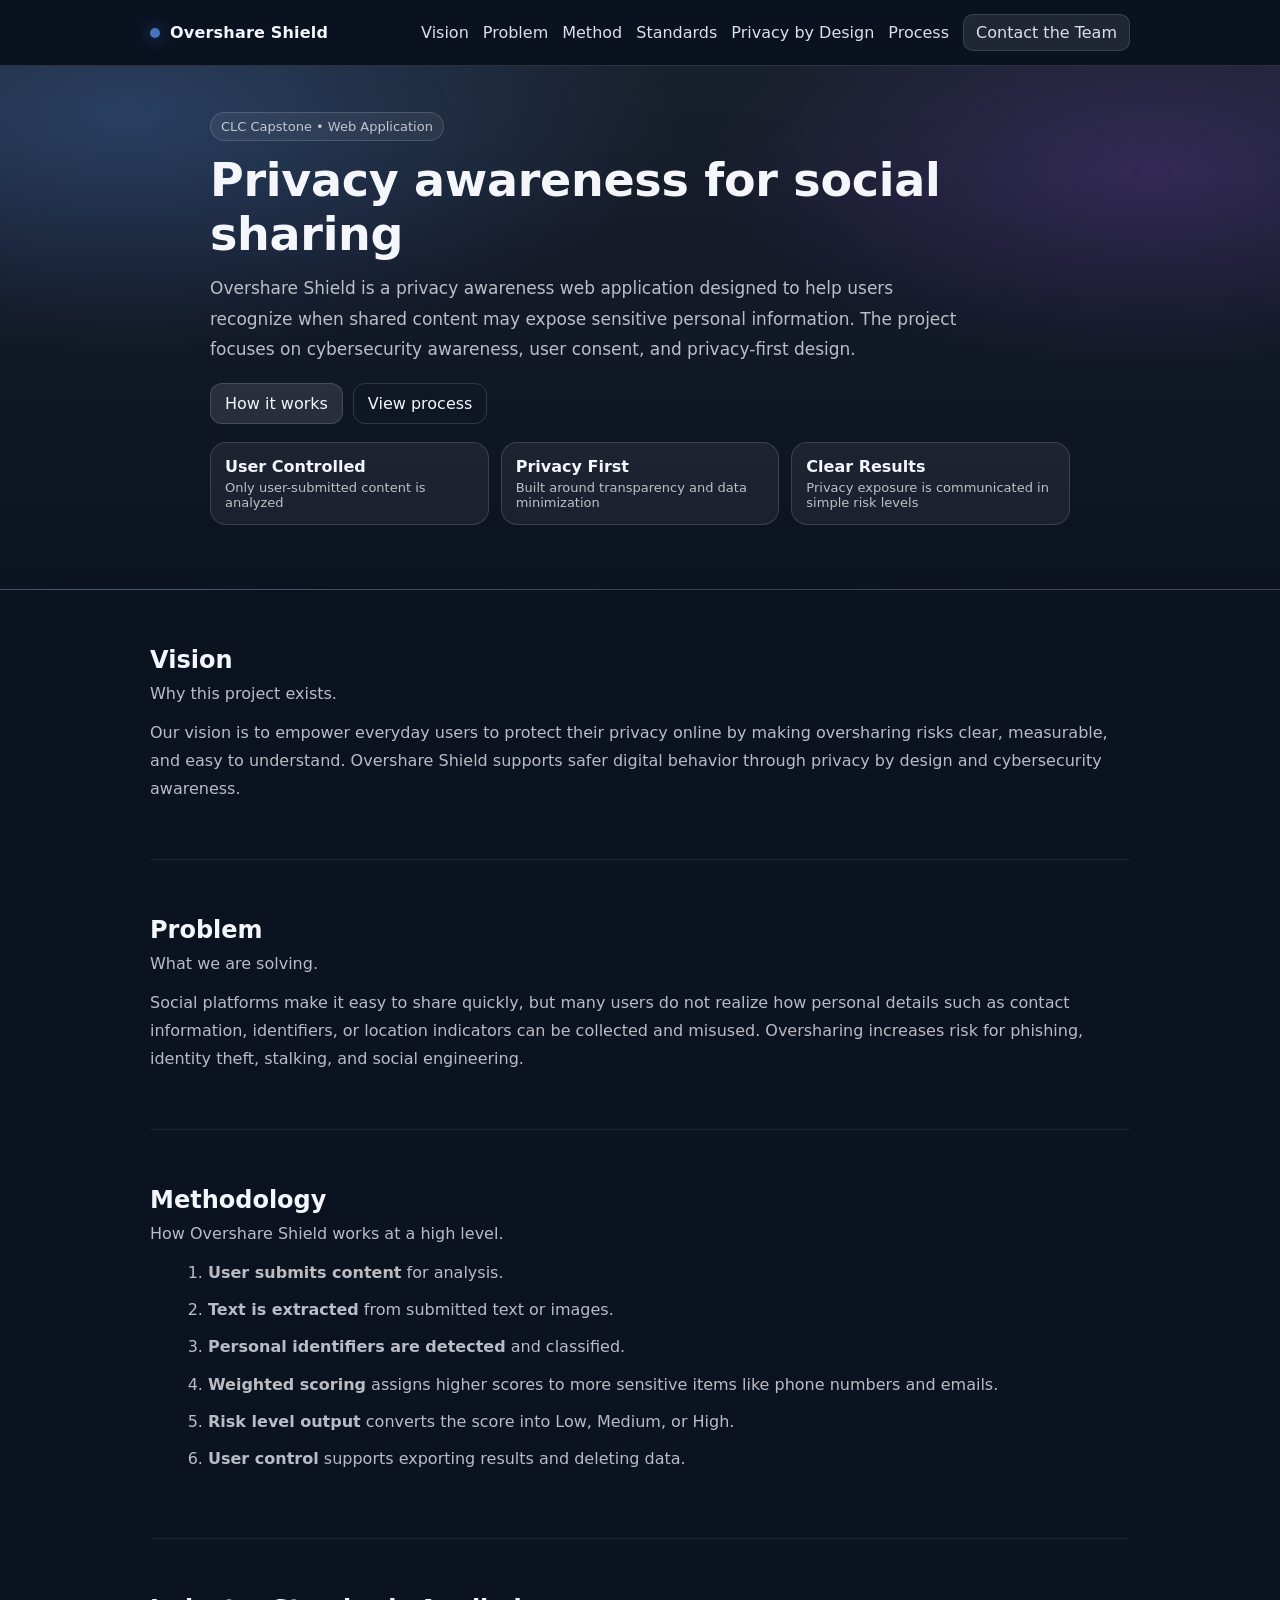
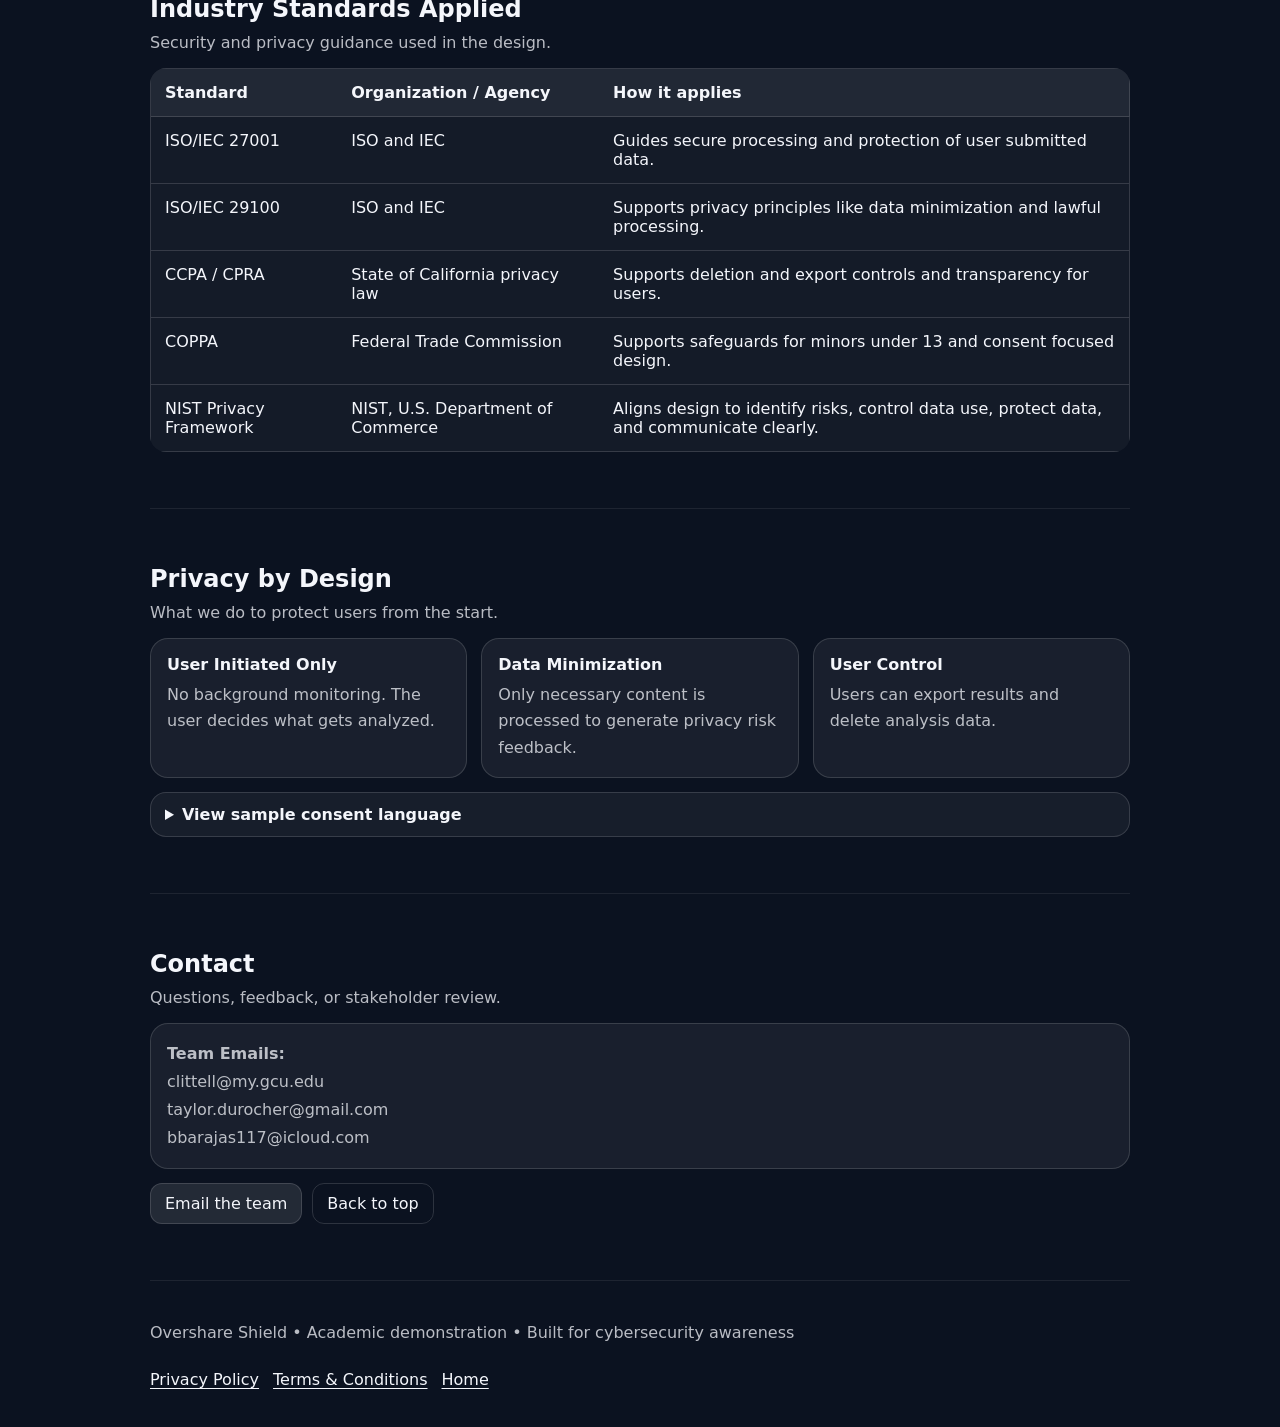
==== docs/index.html @ 6e33a2e6 "Prepare site for GitHub Pages and poster showcase" ====
<!doctype html>
<html lang="en">
<head>
  <meta charset="utf-8" />
  <meta name="viewport" content="width=device-width, initial-scale=1" />
  <title>Overshare Shield | Privacy Awareness Web App</title>
  <meta name="description" content="Overshare Shield is a web-based privacy awareness application that helps users identify oversharing risks and protect personal information online." />
  <link rel="stylesheet" href="styles.css" />
</head>

<body>
  <!-- Top navigation -->
  <header class="header">
    <nav class="nav">
      <a class="brand" href="#top">
        <span class="logo-dot" aria-hidden="true"></span>
        <span>Overshare Shield</span>
      </a>

      <button class="menu-btn" type="button" aria-label="Open menu" onclick="toggleMenu()">
        Menu
      </button>

      <div id="navLinks" class="nav-links">
        <a href="#vision">Vision</a>
        <a href="#problem">Problem</a>
        <a href="#method">Method</a>
        <a href="#standards">Standards</a>
        <a href="#privacy">Privacy by Design</a>
        <a href="process.html">Process</a>

        <a class="btn small"
        href="mailto:clittell@my.gcu.edu,taylor.durocher@gmail.com,bbarajas117@icloud.com?subject=Overshare%20Shield%20Project%20Inquiry&body=Hi%20Team%2C%0A%0AI%20visited%20the%20Overshare%20Shield%20project%20site%20and%20had%20a%20question.%0A%0AName%3A%0AQuestion%3A%0A%0AThanks%2C">
       Contact the Team
     </a>
      </div>
    </nav>
  </header>

  <!-- Hero -->
  <a id="top"></a>
  <section class="hero">
    <div class="container hero-single fade">
      <p class="tag">CLC Capstone • Web Application</p>
      <h1>Privacy awareness for social sharing</h1>
      <p class="subtext large">
        Overshare Shield is a privacy awareness web application designed to help users recognize when
        shared content may expose sensitive personal information. The project focuses on cybersecurity
        awareness, user consent, and privacy-first design.
      </p>

      <div class="cta-row">
        <a class="btn" href="#method">How it works</a>
        <a class="btn ghost" href="process.html">View process</a>
      </div>

      <div class="mini-points">
        <div class="mini-card">
          <div class="mini-title">User Controlled</div>
          <div class="mini-text">Only user-submitted content is analyzed</div>
        </div>
        <div class="mini-card">
          <div class="mini-title">Privacy First</div>
          <div class="mini-text">Built around transparency and data minimization</div>
        </div>
        <div class="mini-card">
          <div class="mini-title">Clear Results</div>
          <div class="mini-text">Privacy exposure is communicated in simple risk levels</div>
        </div>
      </div>
    </div>
  </section>

  <main class="container">
    <!-- Vision -->
    <section id="vision" class="section fade">
      <div class="section-head">
        <h2>Vision</h2>
        <p class="muted">Why this project exists.</p>
      </div>
      <p>
        Our vision is to empower everyday users to protect their privacy online by making oversharing risks clear,
        measurable, and easy to understand. Overshare Shield supports safer digital behavior through privacy by design
        and cybersecurity awareness.
      </p>
    </section>

    <!-- Problem -->
    <section id="problem" class="section fade">
      <div class="section-head">
        <h2>Problem</h2>
        <p class="muted">What we are solving.</p>
      </div>
      <p>
        Social platforms make it easy to share quickly, but many users do not realize how personal details such as
        contact information, identifiers, or location indicators can be collected and misused. Oversharing increases
        risk for phishing, identity theft, stalking, and social engineering.
      </p>
    </section>

    <!-- Methodology -->
    <section id="method" class="section fade">
      <div class="section-head">
        <h2>Methodology</h2>
        <p class="muted">How Overshare Shield works at a high level.</p>
      </div>

      <ol class="steps">
        <li><strong>User submits content</strong> for analysis.</li>
        <li><strong>Text is extracted</strong> from submitted text or images.</li>
        <li><strong>Personal identifiers are detected</strong> and classified.</li>
        <li><strong>Weighted scoring</strong> assigns higher scores to more sensitive items like phone numbers and emails.</li>
        <li><strong>Risk level output</strong> converts the score into Low, Medium, or High.</li>
        <li><strong>User control</strong> supports exporting results and deleting data.</li>
      </ol>
    </section>

    <!-- Standards -->
    <section id="standards" class="section fade">
      <div class="section-head">
        <h2>Industry Standards Applied</h2>
        <p class="muted">Security and privacy guidance used in the design.</p>
      </div>

      <div class="table-wrap">
        <table class="table">
          <thead>
            <tr>
              <th>Standard</th>
              <th>Organization / Agency</th>
              <th>How it applies</th>
            </tr>
          </thead>
          <tbody>
            <tr>
              <td>ISO/IEC 27001</td>
              <td>ISO and IEC</td>
              <td>Guides secure processing and protection of user submitted data.</td>
            </tr>
            <tr>
              <td>ISO/IEC 29100</td>
              <td>ISO and IEC</td>
              <td>Supports privacy principles like data minimization and lawful processing.</td>
            </tr>
            <tr>
              <td>CCPA / CPRA</td>
              <td>State of California privacy law</td>
              <td>Supports deletion and export controls and transparency for users.</td>
            </tr>
            <tr>
              <td>COPPA</td>
              <td>Federal Trade Commission</td>
              <td>Supports safeguards for minors under 13 and consent focused design.</td>
            </tr>
            <tr>
              <td>NIST Privacy Framework</td>
              <td>NIST, U.S. Department of Commerce</td>
              <td>Aligns design to identify risks, control data use, protect data, and communicate clearly.</td>
            </tr>
          </tbody>
        </table>
      </div>
    </section>

    <!-- Privacy -->
    <section id="privacy" class="section fade">
      <div class="section-head">
        <h2>Privacy by Design</h2>
        <p class="muted">What we do to protect users from the start.</p>
      </div>

      <div class="grid">
        <div class="card">
          <h3>User Initiated Only</h3>
          <p>No background monitoring. The user decides what gets analyzed.</p>
        </div>
        <div class="card">
          <h3>Data Minimization</h3>
          <p>Only necessary content is processed to generate privacy risk feedback.</p>
        </div>
        <div class="card">
          <h3>User Control</h3>
          <p>Users can export results and delete analysis data.</p>
        </div>
      </div>

      <details class="details">
        <summary>View sample consent language</summary>
        <div class="details-body">
          <p><strong>Consent to Analyze Content</strong></p>
          <p>
            Overshare Shield analyzes content you voluntarily submit to identify potential privacy risks.
            No automatic data collection occurs. All analysis is initiated by you.
          </p>
      
          <p><strong>By continuing, you acknowledge:</strong></p>
          <ul>
            <li>You are submitting content voluntarily for privacy analysis.</li>
            <li>Only the content you provide will be processed.</li>
            <li>You may delete or export analysis results at any time.</li>
            <li>No data will be shared externally without your consent.</li>
            <li>If you are under 13, parental permission is required.</li>
          </ul>
      
          <p>
            This process aligns with privacy standards including ISO/IEC 27001, ISO/IEC 29100,
            CCPA/CPRA, COPPA, and the NIST Privacy Framework.
          </p>
      
          <p><strong>Consent options:</strong></p>
          <p>☐ I Consent</p>
          <p>✖ I Cancel</p>
        </div>
      </details>
    </section>

    <!-- Contact -->
    <section id="contact" class="section fade">
      <div class="section-head">
        <h2>Contact</h2>
        <p class="muted">Questions, feedback, or stakeholder review.</p>
      </div>

      <div class="contact-box">
        <div><strong>Team Emails:</strong></div>
        <div>clittell@my.gcu.edu</div>
        <div>taylor.durocher@gmail.com</div>
        <div>bbarajas117@icloud.com</div>
      </div>

      <div class="cta-row" style="margin-top:14px;">
        <a class="btn" href="mailto:clittell@my.gcu.edu?subject=Overshare%20Shield%20Project%20Inquiry&body=Hi%20Cayleigh%2C%0A%0AI%20visited%20the%20Overshare%20Shield%20project%20site%20and%20had%20a%20question%20about%20the%20capstone.%0A%0AName%3A%0AQuestion%3A%0A%0AThanks%2C">Email the team</a>
        <a class="btn ghost" href="#top">Back to top</a>
      </div>
    </section>

    <footer class="footer">
      <div class="footer-row">
        <p class="muted">
          Overshare Shield • Academic demonstration • Built for cybersecurity awareness
        </p>

        <div class="footer-links">
          <a class="link" href="assets/pdfs/Overshare Shied Privacy Policy (1).pdf" target="_blank" rel="noopener">Privacy Policy</a>
          <a class="link" href="assets/pdfs/Overshare Shield Terms of Use (1).pdf" target="_blank" rel="noopener">Terms & Conditions</a>
          <a class="link" href="index.html">Home</a>
        </div>
      </div>
    </footer>
  </main>

  <script src="site.js"></script>
</body>
</html>
---- docs/styles.css ----
:root{
  --bg:#0b1220;
  --panel:rgba(255,255,255,0.06);
  --card:rgba(255,255,255,0.08);
  --text:#f4f6fb;
  --muted:rgba(244,246,251,0.75);
  --border:rgba(255,255,255,0.14);
  --accent:rgba(93,161,255,0.70);
}

*{box-sizing:border-box}
html{scroll-behavior:smooth}
html,body{
  margin:0;
  padding:0;
  font-family:system-ui,-apple-system,Segoe UI,Roboto,Arial,sans-serif;
  color:var(--text);
  background:var(--bg);
}
a{color:inherit;text-decoration:none}
.container{width:min(980px,92%);margin:0 auto}
.muted{color:var(--muted)}
.link{color:var(--text); text-decoration: underline; text-underline-offset: 3px}

.header{
  position:sticky;
  top:0;
  z-index:1000;
  backdrop-filter: blur(10px);
  background: rgba(11,18,32,0.72);
  border-bottom:1px solid var(--border);
}

.nav{
  width:min(980px,92%);
  margin:0 auto;
  display:flex;
  justify-content:space-between;
  align-items:center;
  padding:14px 0;
  gap:12px;
}

.brand{
  display:flex;
  align-items:center;
  gap:10px;
  font-weight:800;
  letter-spacing:.2px;
}

.logo-dot{
  width:10px;
  height:10px;
  border-radius:50%;
  background: var(--accent);
  box-shadow: 0 0 18px rgba(93,161,255,0.55);
}

.nav-links{
  display:flex;
  align-items:center;
  gap:14px;
}

.nav-links a{
  opacity:.9;
}

.nav-links a:hover{
  opacity:1;
  text-decoration:underline;
}

.menu-btn{
  display:none;
  padding:8px 10px;
  border-radius:10px;
  border:1px solid var(--border);
  background:rgba(255,255,255,0.08);
  color:var(--text);
  cursor:pointer;
}

.hero{
  padding:38px 0 64px;
  background:
    radial-gradient(1000px 420px at 10% 10%, rgba(93, 161, 255, 0.25), transparent 55%),
    radial-gradient(800px 350px at 90% 20%, rgba(165, 93, 255, 0.20), transparent 55%),
    linear-gradient(to bottom, rgba(255,255,255,0.06), transparent);
  border-bottom:1px solid var(--border);
}

.hero-grid{
  display:grid;
  grid-template-columns: 1.15fr 0.85fr;
  gap:22px;
  align-items:start;
}

.hero-single{
  max-width: 860px;
  padding-top: 8px;
}

.hero-single .subtext.large{
  max-width: 760px;
  font-size: 17px;
  line-height: 1.8;
}

.tag{
  display:inline-block;
  padding:6px 10px;
  border-radius:999px;
  border:1px solid var(--border);
  background:rgba(255,255,255,0.06);
  color:var(--muted);
  margin:0 0 12px;
  font-size:13px;
}

h1{margin:0 0 12px;font-size:clamp(30px,4vw,46px); letter-spacing:-0.3px}
h2{margin:0 0 10px;font-size:24px}
h3{margin:0 0 8px;font-size:16px}

.subtext{
  margin:0;
  color:var(--muted);
  max-width:75ch;
  line-height:1.65;
}

.cta-row{
  margin-top:18px;
  display:flex;
  gap:10px;
  flex-wrap:wrap;
}

.btn{
  display:inline-block;
  padding:10px 14px;
  border-radius:12px;
  border:1px solid var(--border);
  background:rgba(255,255,255,0.10);
  cursor:pointer;
}

.btn:hover{background:rgba(255,255,255,0.14)}
.btn.ghost{background:transparent}
.btn.small{
  padding:8px 12px;
  border-radius:10px;
  text-decoration:none !important;
}
.btn.full{width:100%}

.mini-points{
  margin-top:18px;
  display:grid;
  grid-template-columns: repeat(3, minmax(0,1fr));
  gap:12px;
}

.mini-card{
  padding:14px;
  border-radius:16px;
  border:1px solid var(--border);
  background:rgba(255,255,255,0.06);
}

.mini-title{font-weight:700;margin-bottom:4px}
.mini-text{color:var(--muted);font-size:13px}

.panel{
  border:1px solid var(--border);
  background:rgba(255,255,255,0.07);
  border-radius:20px;
  padding:18px;
}

.panel-title{margin:0 0 6px}
.panel-sub{margin:0 0 12px;color:var(--muted);font-size:14px;line-height:1.6}

.label{display:block;margin:10px 0 6px;color:var(--muted);font-size:13px}

.textarea{
  width:100%;
  border-radius:14px;
  border:1px solid var(--border);
  background:rgba(0,0,0,0.25);
  color:var(--text);
  padding:12px;
  resize:vertical;
  outline:none;
}

.result{
  margin-top:12px;
  padding:12px;
  border-radius:14px;
  border:1px solid var(--border);
  background:rgba(0,0,0,0.22);
}

.result-title{font-weight:800;margin-bottom:6px}
.result-text{color:var(--muted)}
.footnote{margin-top:10px;color:rgba(244,246,251,0.65);font-size:12px;line-height:1.5}

.section{
  padding:56px 0;
  border-bottom:1px solid rgba(255,255,255,0.08);
}

.section-head{margin-bottom:16px}

.section-head p{
  margin:0;
  color:var(--muted);
}

.section > p{
  margin:0;
  color:var(--muted);
  line-height:1.75;
  font-size:16px;
}

.steps{
  margin:0 0 0 18px;
  color:var(--muted);
  line-height:1.7;
}

.steps li{margin:10px 0}

.table-wrap{
  overflow:auto;
  border-radius:16px;
  margin-top:14px;
}

.table{
  width:100%;
  min-width:760px;
  border-collapse:collapse;
  border:1px solid var(--border);
  background:rgba(255,255,255,0.04);
}

.table th,.table td{
  padding:14px;
  border-bottom:1px solid var(--border);
  vertical-align:top;
}

.table th{
  text-align:left;
  background:rgba(255,255,255,0.06);
}

.table tr:last-child td{border-bottom:none}

.grid{
  display:grid;
  grid-template-columns: repeat(auto-fit, minmax(220px, 1fr));
  gap:14px;
  margin-top:14px;
}

.card{
  border:1px solid var(--border);
  border-radius:18px;
  padding:16px;
  background:rgba(255,255,255,0.06);
}

.card p{
  margin:0;
  color:var(--muted);
  line-height:1.65;
}

.details{
  margin-top:14px;
  border:1px solid var(--border);
  border-radius:16px;
  background:rgba(255,255,255,0.05);
  padding:12px 14px;
}

.details summary{
  cursor:pointer;
  font-weight:700;
}

.details-body{
  padding-top:10px;
  color:var(--muted);
  line-height:1.65;
}

.details-body ul{
  margin: 10px 0 10px 20px;
  color: var(--muted);
  line-height: 1.7;
}

.details-body li{
  margin: 6px 0;
}

.contact-box{
  margin-top:10px;
  border:1px solid var(--border);
  border-radius:18px;
  padding:16px;
  background:rgba(255,255,255,0.06);
  color:var(--muted);
  line-height:1.75;
  font-size:16px;
}

.footer{
  padding:26px 0 38px;
}

.footer-row{
  display:flex;
  justify-content:space-between;
  align-items:center;
  gap:12px;
  flex-wrap:wrap;
}

.footer-links{
  display:flex;
  gap:14px;
  align-items:center;
}

/* Fade-in on scroll */
.fade{
  opacity:0;
  transform: translateY(18px);
  transition: opacity 650ms ease, transform 650ms ease;
  will-change: opacity, transform;
}

.fade.show{
  opacity:1;
  transform: translateY(0);
}

/* Process / progress page */
.progress-overview .card{
  position: relative;
  padding-bottom: 48px;
}

.status{
  display: inline-block;
  margin-top: 10px;
  padding: 6px 10px;
  border-radius: 999px;
  font-size: 12px;
  font-weight: 700;
  letter-spacing: 0.2px;
}

.status.complete{
  background: rgba(85, 181, 110, 0.18);
  border: 1px solid rgba(85, 181, 110, 0.35);
  color: #baf0c8;
}

.status.in-progress{
  background: rgba(93,161,255,0.18);
  border: 1px solid rgba(93,161,255,0.35);
  color: #c8ddff;
}

.status.upcoming{
  background: rgba(255, 196, 87, 0.18);
  border: 1px solid rgba(255, 196, 87, 0.35);
  color: #ffe5aa;
}

.progress-grid{
  display: grid;
  grid-template-columns: repeat(auto-fit, minmax(300px, 1fr));
  gap: 20px;
  margin-top: 16px;
}

.progress-card{
  display: flex;
  flex-direction: column;
  border: 1px solid var(--border);
  border-radius: 20px;
  background: rgba(255,255,255,0.06);
  overflow: hidden;
  height: 100%;
}

.progress-image-wrap{
  width: 100%;
  height: 180px;
  overflow: hidden;
  background: rgba(0,0,0,0.18);
  border-bottom: 1px solid var(--border);
}

.progress-image{
  width: 100%;
  height: 100%;
  object-fit: cover;
  display: block;
}

.progress-content{
  padding: 16px;
}

.progress-top{
  display: flex;
  justify-content: space-between;
  align-items: flex-start;
  gap: 10px;
  margin-bottom: 8px;
}

.progress-top h3{
  margin: 0;
}

.progress-content p{
  margin: 0;
  color: var(--muted);
  line-height: 1.7;
}

@media (max-width: 900px){
  .hero-grid{grid-template-columns:1fr}
  .mini-points{grid-template-columns:1fr}
}

@media (max-width: 760px){
  .menu-btn{display:inline-block}
  .nav-links{
    display:none;
    width:100%;
    padding:12px 0;
    flex-direction:column;
    align-items:flex-start;
  }
  .nav-links a{margin:6px 0}
}
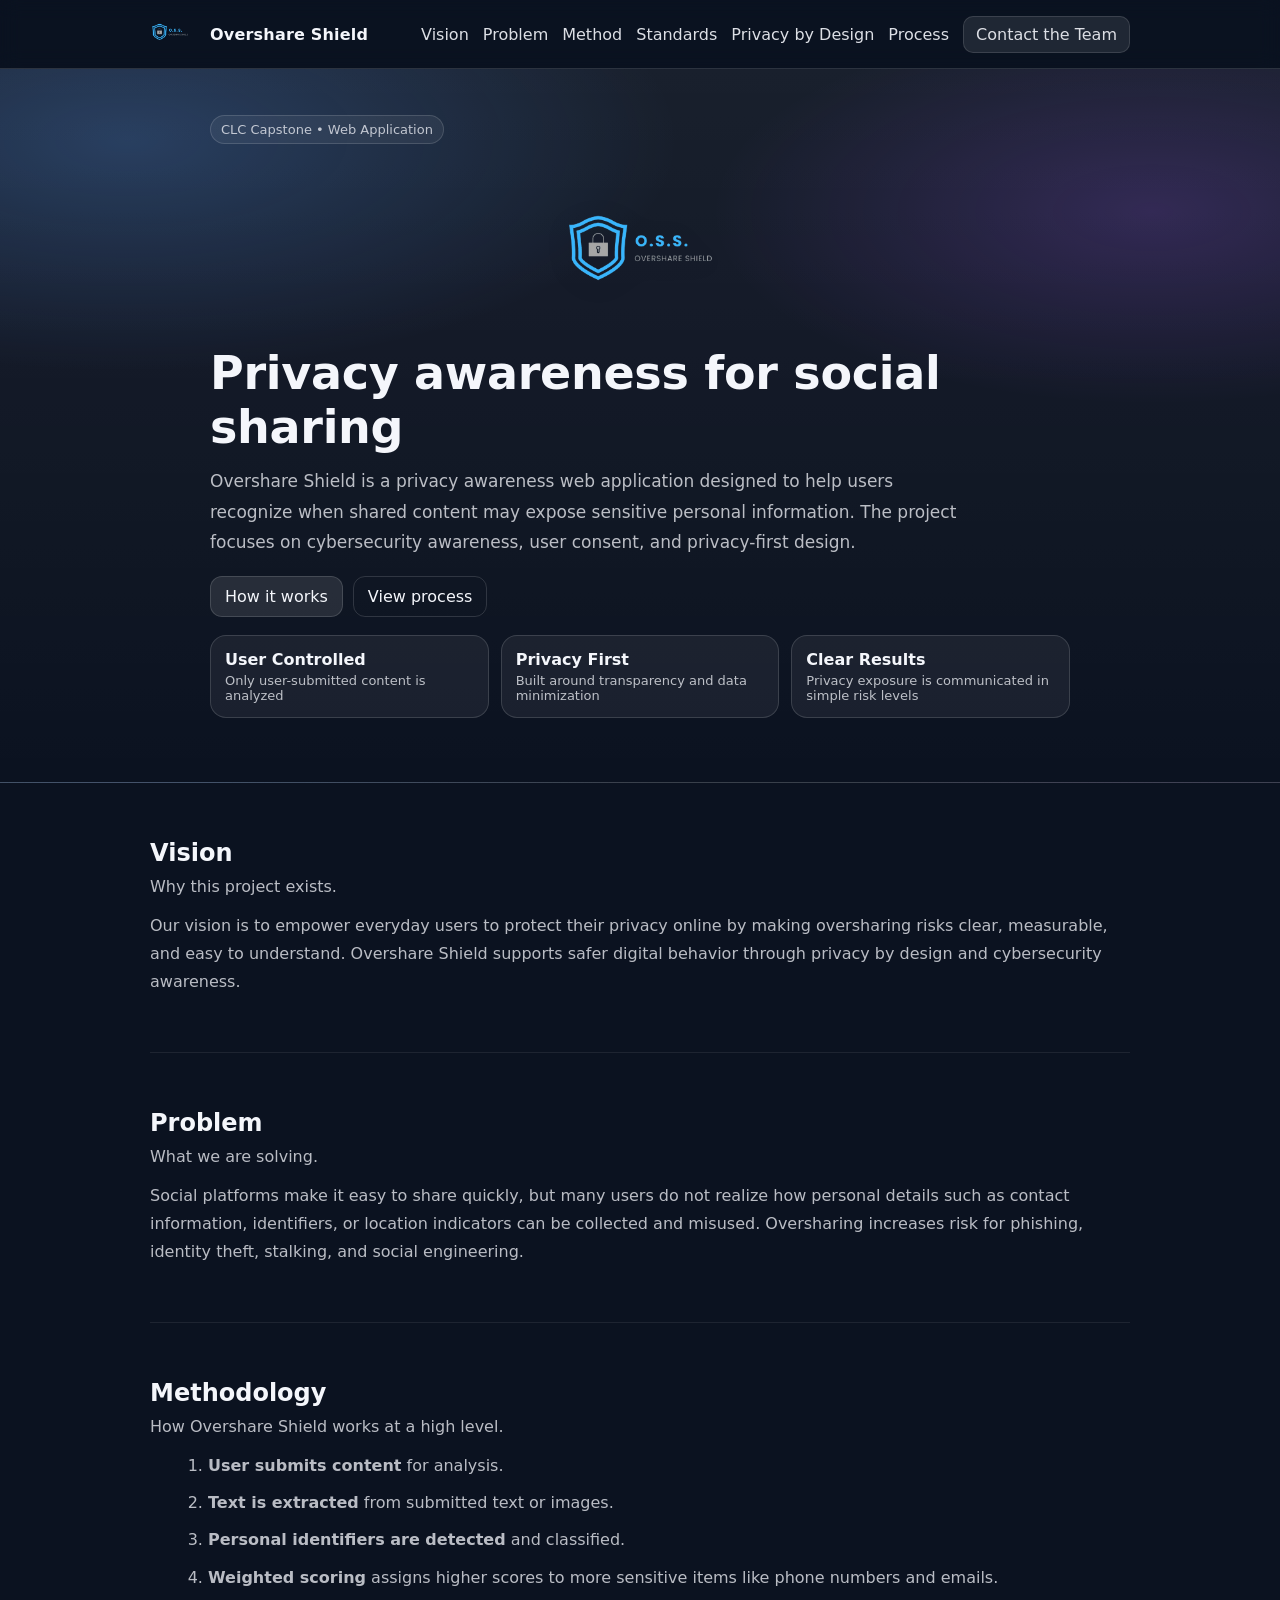
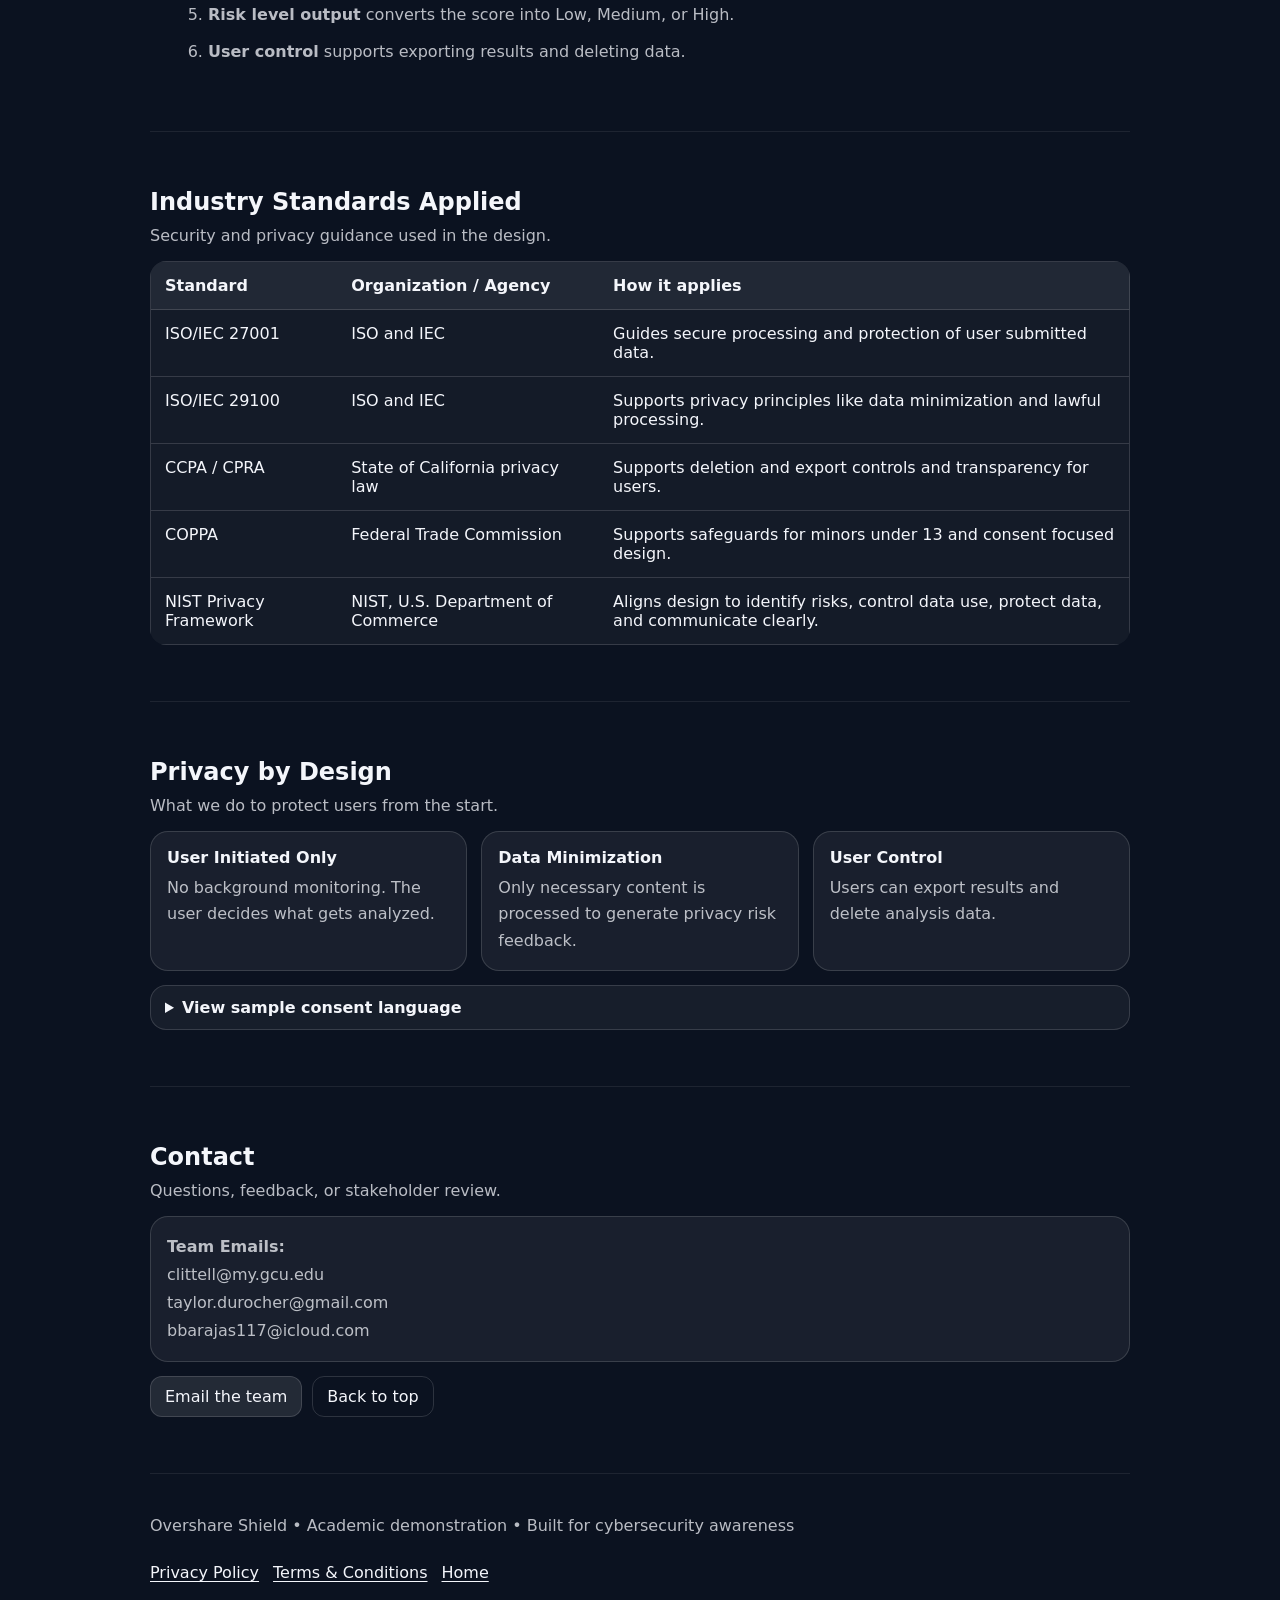
==== commit 8219328f: "Updated website layout, fixed styling, added footer and process page" ====
--- a/docs/index.html
+++ b/docs/index.html
@@ -13,8 +13,8 @@
   <header class="header">
     <nav class="nav">
       <a class="brand" href="#top">
-        <span class="logo-dot" aria-hidden="true"></span>
-        <span>Overshare Shield</span>
+        <img src="assets/images/OSS-Logo.png" alt="Overshare Shield logo" class="nav-logo">
+<span>Overshare Shield</span>
       </a>
 
       <button class="menu-btn" type="button" aria-label="Open menu" onclick="toggleMenu()">
@@ -42,6 +42,7 @@
   <section class="hero">
     <div class="container hero-single fade">
       <p class="tag">CLC Capstone • Web Application</p>
+      <img src="assets/images/OSS-Logo.png" alt="Overshare Shield logo" class="hero-logo">
       <h1>Privacy awareness for social sharing</h1>
       <p class="subtext large">
         Overshare Shield is a privacy awareness web application designed to help users recognize when
--- a/docs/styles.css
+++ b/docs/styles.css
@@ -456,4 +456,19 @@
     align-items:flex-start;
   }
   .nav-links a{margin:6px 0}
+}
+/* Navbar logo */
+.nav-logo {
+  height: 40px;
+  width: auto;
+  margin-right: 10px;
+  vertical-align: middle;
+}
+
+/* Hero logo (big one) */
+.hero-logo {
+  width: 160px;
+  margin: 20px auto 10px;
+  display: block;
+  filter: drop-shadow(0 4px 12px rgba(0,0,0,0.1));
 }
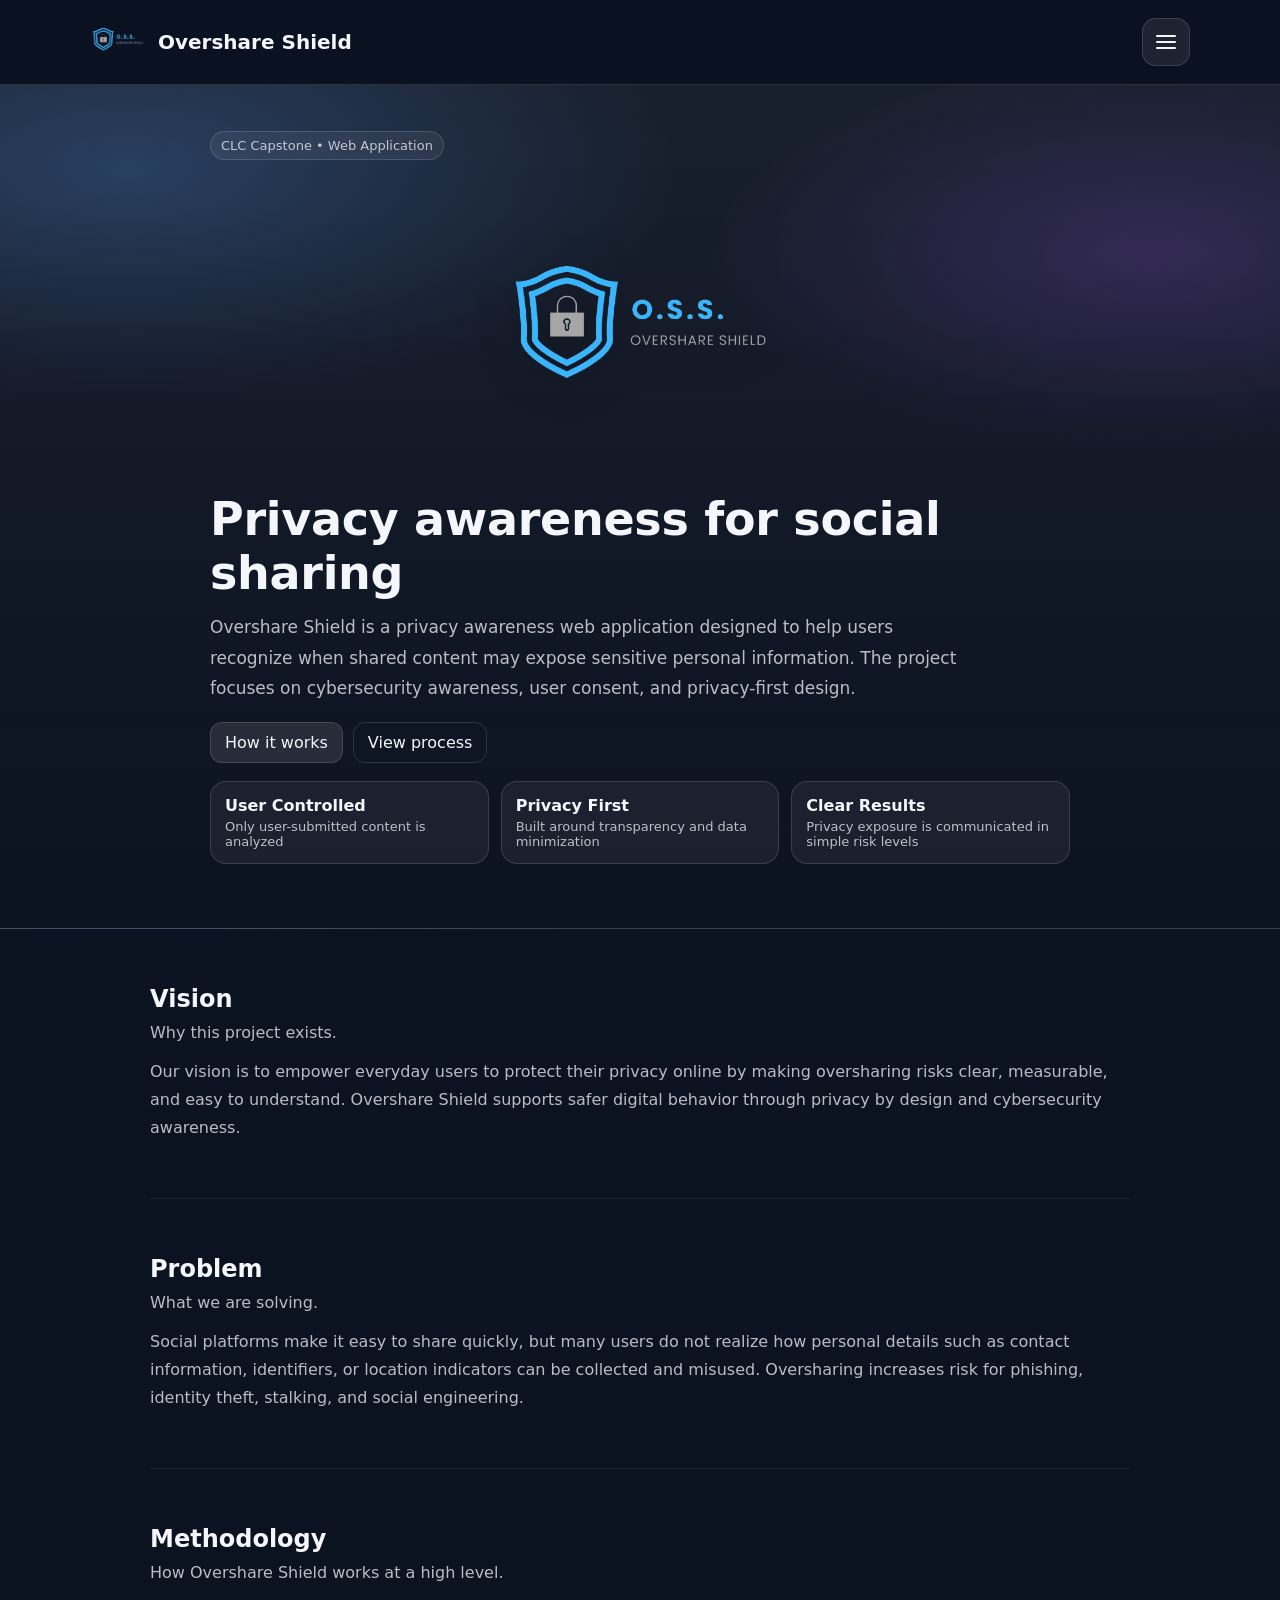
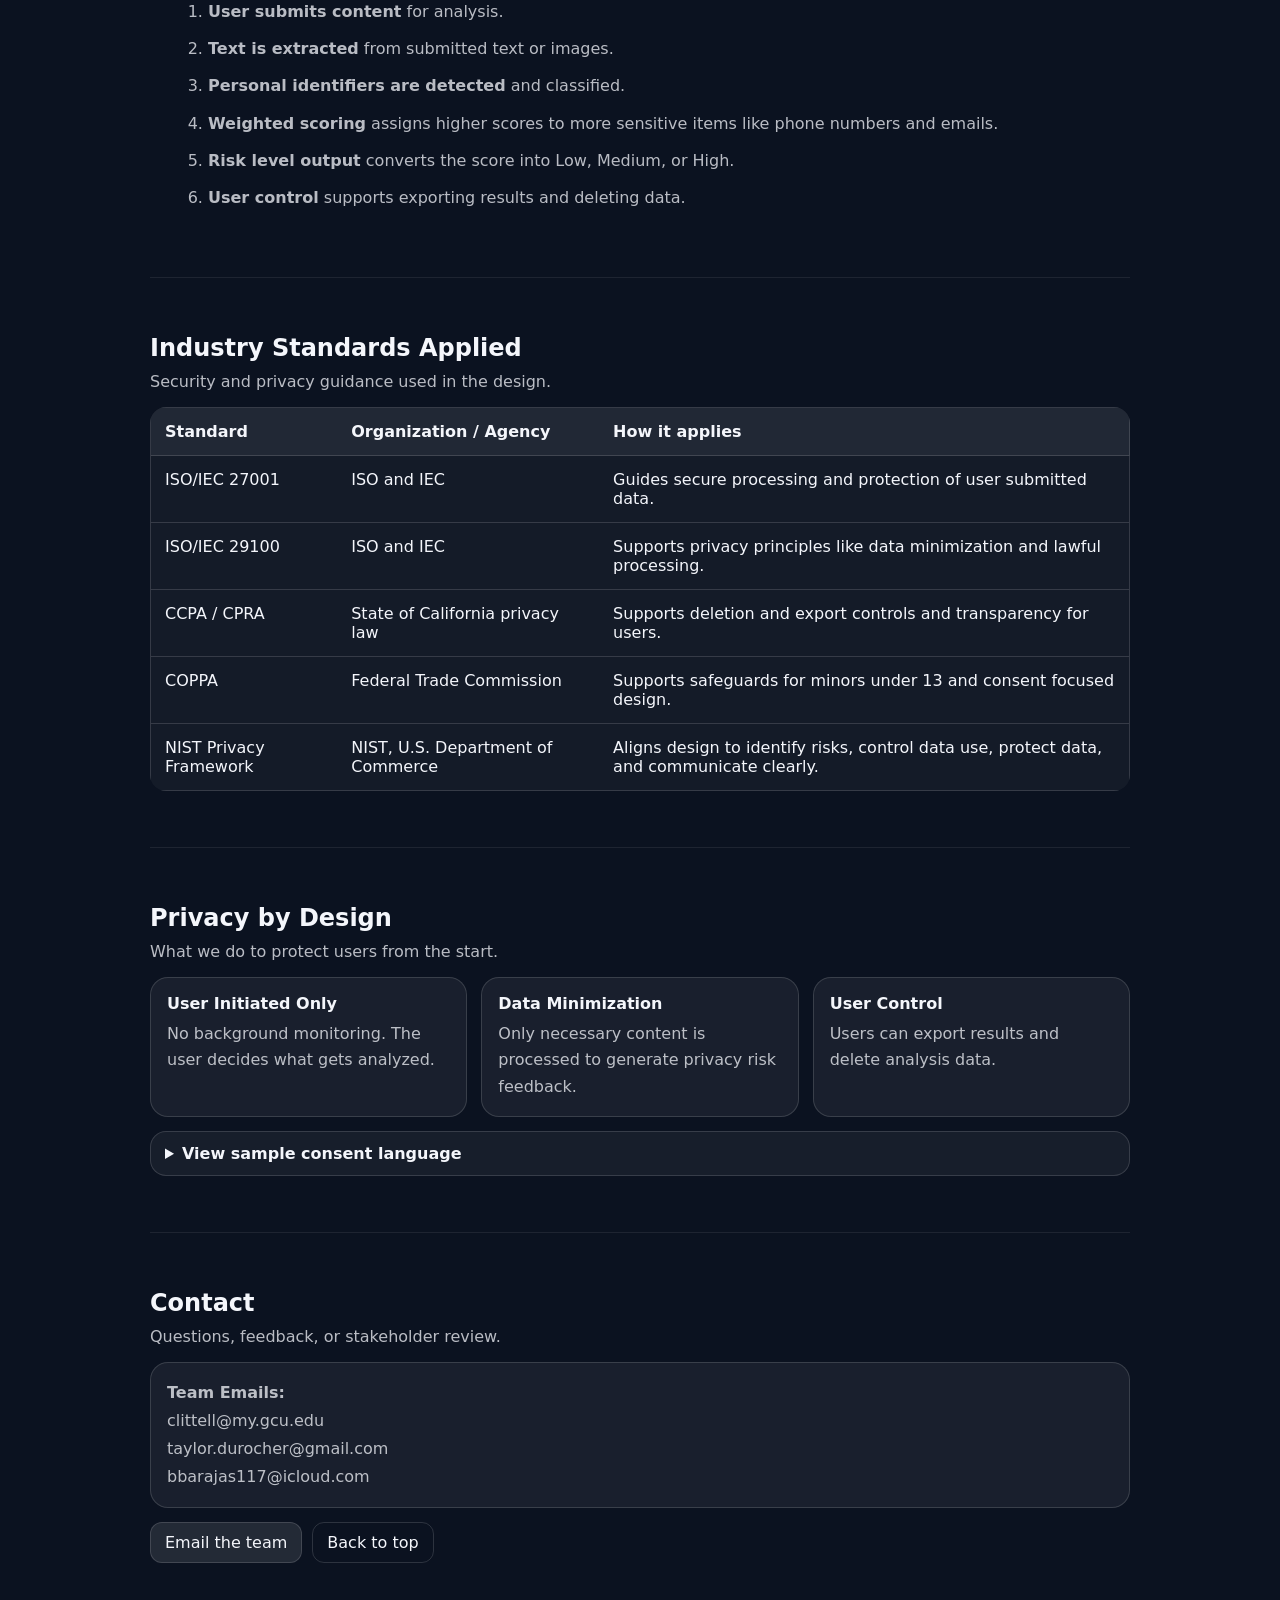
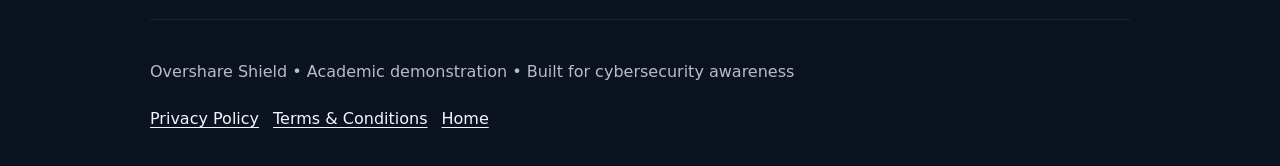
==== commit 3ab0e63a: "Update process page, add breadcrumb, added live countdown, fixed nav bar, and fixed logo" ====
--- a/docs/index.html
+++ b/docs/index.html
@@ -12,27 +12,36 @@
   <!-- Top navigation -->
   <header class="header">
     <nav class="nav">
-      <a class="brand" href="#top">
+      <a class="brand" href="index.html#top">
         <img src="assets/images/OSS-Logo.png" alt="Overshare Shield logo" class="nav-logo">
-<span>Overshare Shield</span>
+        <span>Overshare Shield</span>
       </a>
-
+  
       <button class="menu-btn" type="button" aria-label="Open menu" onclick="toggleMenu()">
-        Menu
+        <span></span>
       </button>
-
-      <div id="navLinks" class="nav-links">
-        <a href="#vision">Vision</a>
-        <a href="#problem">Problem</a>
-        <a href="#method">Method</a>
-        <a href="#standards">Standards</a>
-        <a href="#privacy">Privacy by Design</a>
+  
+      <div id="navLinks" class="nav-links-dropdown">
+        <div class="nav-dropdown">
+          <button class="dropdown-toggle" type="button" onclick="toggleHomeDropdown()">
+            Home <span class="caret">▾</span>
+          </button>
+  
+          <div id="homeDropdown" class="dropdown-menu">
+            <a href="index.html#top">Overview</a>
+            <a href="index.html#vision">Vision</a>
+            <a href="index.html#problem">Problem</a>
+            <a href="index.html#method">Methodology</a>
+            <a href="index.html#standards">Industry Standards</a>
+            <a href="index.html#privacy">Privacy by Design</a>
+          </div>
+        </div>
+  
         <a href="process.html">Process</a>
-
-        <a class="btn small"
-        href="mailto:clittell@my.gcu.edu,taylor.durocher@gmail.com,bbarajas117@icloud.com?subject=Overshare%20Shield%20Project%20Inquiry&body=Hi%20Team%2C%0A%0AI%20visited%20the%20Overshare%20Shield%20project%20site%20and%20had%20a%20question.%0A%0AName%3A%0AQuestion%3A%0A%0AThanks%2C">
-       Contact the Team
-     </a>
+  
+        <a class="btn small" href="mailto:clittell@my.gcu.edu,taylor.durocher@gmail.com,bbarajas117@icloud.com?subject=Overshare%20Shield%20Project%20Inquiry&body=Hi%20Team%2C%0A%0AI%20visited%20the%20Overshare%20Shield%20project%20site%20and%20had%20a%20question.%0A%0AName%3A%0AQuestion%3A%0A%0AThanks%2C">
+          Contact the Team
+        </a>
       </div>
     </nav>
   </header>
--- a/docs/styles.css
+++ b/docs/styles.css
@@ -23,63 +23,187 @@
 .link{color:var(--text); text-decoration: underline; text-underline-offset: 3px}
 
 .header{
-  position:sticky;
-  top:0;
-  z-index:1000;
-  backdrop-filter: blur(10px);
-  background: rgba(11,18,32,0.72);
-  border-bottom:1px solid var(--border);
+  position: sticky;
+  top: 0;
+  z-index: 1000;
+  backdrop-filter: blur(12px);
+  background: rgba(11,18,32,0.88);
+  border-bottom: 1px solid var(--border);
 }
 
 .nav{
-  width:min(980px,92%);
-  margin:0 auto;
-  display:flex;
-  justify-content:space-between;
-  align-items:center;
-  padding:14px 0;
-  gap:12px;
+  width: min(1100px, 92%);
+  margin: 0 auto;
+  display: flex;
+  align-items: center;
+  justify-content: space-between;
+  gap: 18px;
+  padding: 14px 0;
+  position: relative;
 }
 
 .brand{
-  display:flex;
-  align-items:center;
-  gap:10px;
-  font-weight:800;
-  letter-spacing:.2px;
-}
-
-.logo-dot{
-  width:10px;
-  height:10px;
-  border-radius:50%;
-  background: var(--accent);
-  box-shadow: 0 0 18px rgba(93,161,255,0.55);
-}
-
-.nav-links{
-  display:flex;
-  align-items:center;
-  gap:14px;
-}
-
-.nav-links a{
-  opacity:.9;
-}
-
-.nav-links a:hover{
-  opacity:1;
-  text-decoration:underline;
+  display: flex;
+  align-items: center;
+  gap: 12px;
+  font-weight: 800;
+  font-size: 20px;
+  line-height: 1;
+  flex-shrink: 0;
+}
+
+.nav-logo{
+  height: 56px;
+  width: auto;
+  display: block;
+  flex-shrink: 0;
 }
 
 .menu-btn{
-  display:none;
-  padding:8px 10px;
-  border-radius:10px;
-  border:1px solid var(--border);
-  background:rgba(255,255,255,0.08);
-  color:var(--text);
-  cursor:pointer;
+  display: inline-flex;
+  align-items: center;
+  justify-content: center;
+  width: 48px;
+  height: 48px;
+  border-radius: 14px;
+  border: 1px solid var(--border);
+  background: rgba(255,255,255,0.08);
+  color: var(--text);
+  cursor: pointer;
+  padding: 0;
+  transition: background 180ms ease, transform 180ms ease;
+}
+
+.menu-btn:hover{
+  background: rgba(255,255,255,0.14);
+}
+
+.menu-btn span{
+  display: block;
+  width: 20px;
+  height: 2px;
+  background: var(--text);
+  border-radius: 999px;
+  position: relative;
+}
+
+.menu-btn span::before,
+.menu-btn span::after{
+  content: "";
+  position: absolute;
+  left: 0;
+  width: 20px;
+  height: 2px;
+  background: var(--text);
+  border-radius: 999px;
+}
+
+.menu-btn span::before{
+  top: -6px;
+}
+
+.menu-btn span::after{
+  top: 6px;
+}
+
+.nav-links-dropdown{
+  display: none;
+  position: absolute;
+  top: calc(100% + 10px);
+  right: 0;
+  width: min(340px, 92vw);
+  padding: 12px;
+  border: 1px solid var(--border);
+  border-radius: 18px;
+  background: rgba(18,26,45,0.96);
+  box-shadow: 0 18px 40px rgba(0,0,0,0.28);
+  flex-direction: column;
+  gap: 8px;
+}
+
+.nav-links-dropdown.show{
+  display: flex;
+}
+
+.nav-links-dropdown > a,
+.dropdown-toggle{
+  display: block;
+  width: 100%;
+  padding: 12px 14px;
+  border-radius: 12px;
+  background: rgba(255,255,255,0.04);
+  font-size: 15px;
+  line-height: 1.2;
+  opacity: .96;
+  color: var(--text);
+  border: none;
+  text-align: left;
+  cursor: pointer;
+}
+
+.nav-links-dropdown > a:hover,
+.dropdown-toggle:hover{
+  background: rgba(255,255,255,0.08);
+  text-decoration: none;
+}
+
+.nav-dropdown{
+  display: flex;
+  flex-direction: column;
+  gap: 8px;
+}
+
+.dropdown-menu{
+  display: none;
+  flex-direction: column;
+  gap: 6px;
+  padding-left: 10px;
+}
+
+.dropdown-menu.show{
+  display: flex;
+}
+
+.dropdown-menu a{
+  display: block;
+  padding: 10px 12px;
+  border-radius: 10px;
+  background: rgba(255,255,255,0.03);
+  font-size: 14px;
+}
+
+.dropdown-menu a:hover{
+  background: rgba(255,255,255,0.07);
+}
+
+.caret{
+  float: right;
+  opacity: 0.7;
+}
+/* Better proportions on small screens */
+@media (max-width: 480px){
+  .nav{
+    width: 94%;
+    padding: 12px 0;
+  }
+
+  .brand{
+    font-size: 17px;
+    gap: 10px;
+  }
+
+  .nav-logo{
+    height: 42px;
+  }
+
+  .menu-btn{
+    width: 44px;
+    height: 44px;
+  }
+
+  .nav-links-dropdown{
+    width: min(300px, 94vw);
+  }
 }
 
 .hero{
@@ -459,16 +583,123 @@
 }
 /* Navbar logo */
 .nav-logo {
-  height: 40px;
+  height: 56px;
   width: auto;
-  margin-right: 10px;
-  vertical-align: middle;
-}
-
-/* Hero logo (big one) */
-.hero-logo {
-  width: 160px;
-  margin: 20px auto 10px;
   display: block;
-  filter: drop-shadow(0 4px 12px rgba(0,0,0,0.1));
-}+  flex-shrink: 0;
+}
+
+.hero-logo{
+  width: 280px;
+  max-width: 75%;
+  margin: 24px auto 16px;
+  display: block;
+  filter: drop-shadow(0 8px 22px rgba(0,0,0,0.22));
+}
+/* Live countdown */
+.countdown-box{
+  margin-top: 16px;
+  border: 1px solid var(--border);
+  border-radius: 22px;
+  padding: 28px 20px;
+  background: rgba(255,255,255,0.06);
+  text-align: center;
+  backdrop-filter: blur(6px);
+}
+
+.countdown-grid{
+  display: grid;
+  grid-template-columns: repeat(4, minmax(0, 1fr));
+  gap: 14px;
+  margin-bottom: 18px;
+}
+
+.countdown-unit{
+  border: 1px solid var(--border);
+  border-radius: 18px;
+  padding: 18px 12px;
+  background: rgba(255,255,255,0.05);
+}
+
+.countdown-number{
+  font-size: 52px;
+  font-weight: 800;
+  line-height: 1;
+  letter-spacing: -1px;
+  margin-bottom: 8px;
+}
+
+.countdown-unit-label{
+  font-size: 14px;
+  font-weight: 700;
+  color: var(--muted);
+  text-transform: uppercase;
+  letter-spacing: 0.08em;
+}
+
+.countdown-note{
+  max-width: 620px;
+  margin: 0 auto;
+  line-height: 1.7;
+}
+
+/* Optional subtle entrance */
+.countdown-number{
+  animation: popIn 0.5s ease;
+}
+
+@keyframes popIn{
+  from{
+    transform: scale(0.92);
+    opacity: 0.65;
+  }
+  to{
+    transform: scale(1);
+    opacity: 1;
+  }
+}
+
+@media (max-width: 700px){
+  .countdown-grid{
+    grid-template-columns: repeat(2, minmax(0, 1fr));
+  }
+
+  .countdown-number{
+    font-size: 40px;
+  }
+}
+
+@media (max-width: 420px){
+  .countdown-number{
+    font-size: 34px;
+  }
+
+  .countdown-unit{
+    padding: 16px 10px;
+  }
+}
+/* Breadcrumb navigation */
+.page-back{
+  padding-top: 28px;
+  padding-bottom: 8px;
+}
+
+.breadcrumb{
+  display: inline-flex;
+  align-items: center;
+  gap: 8px;
+  color: var(--muted);
+  font-size: 14px;
+  font-weight: 600;
+}
+
+.breadcrumb a{
+  color: var(--muted);
+  text-decoration: none;
+  transition: color 0.2s ease;
+}
+
+.breadcrumb a:hover{
+  color: var(--text);
+  text-decoration: underline;
+}
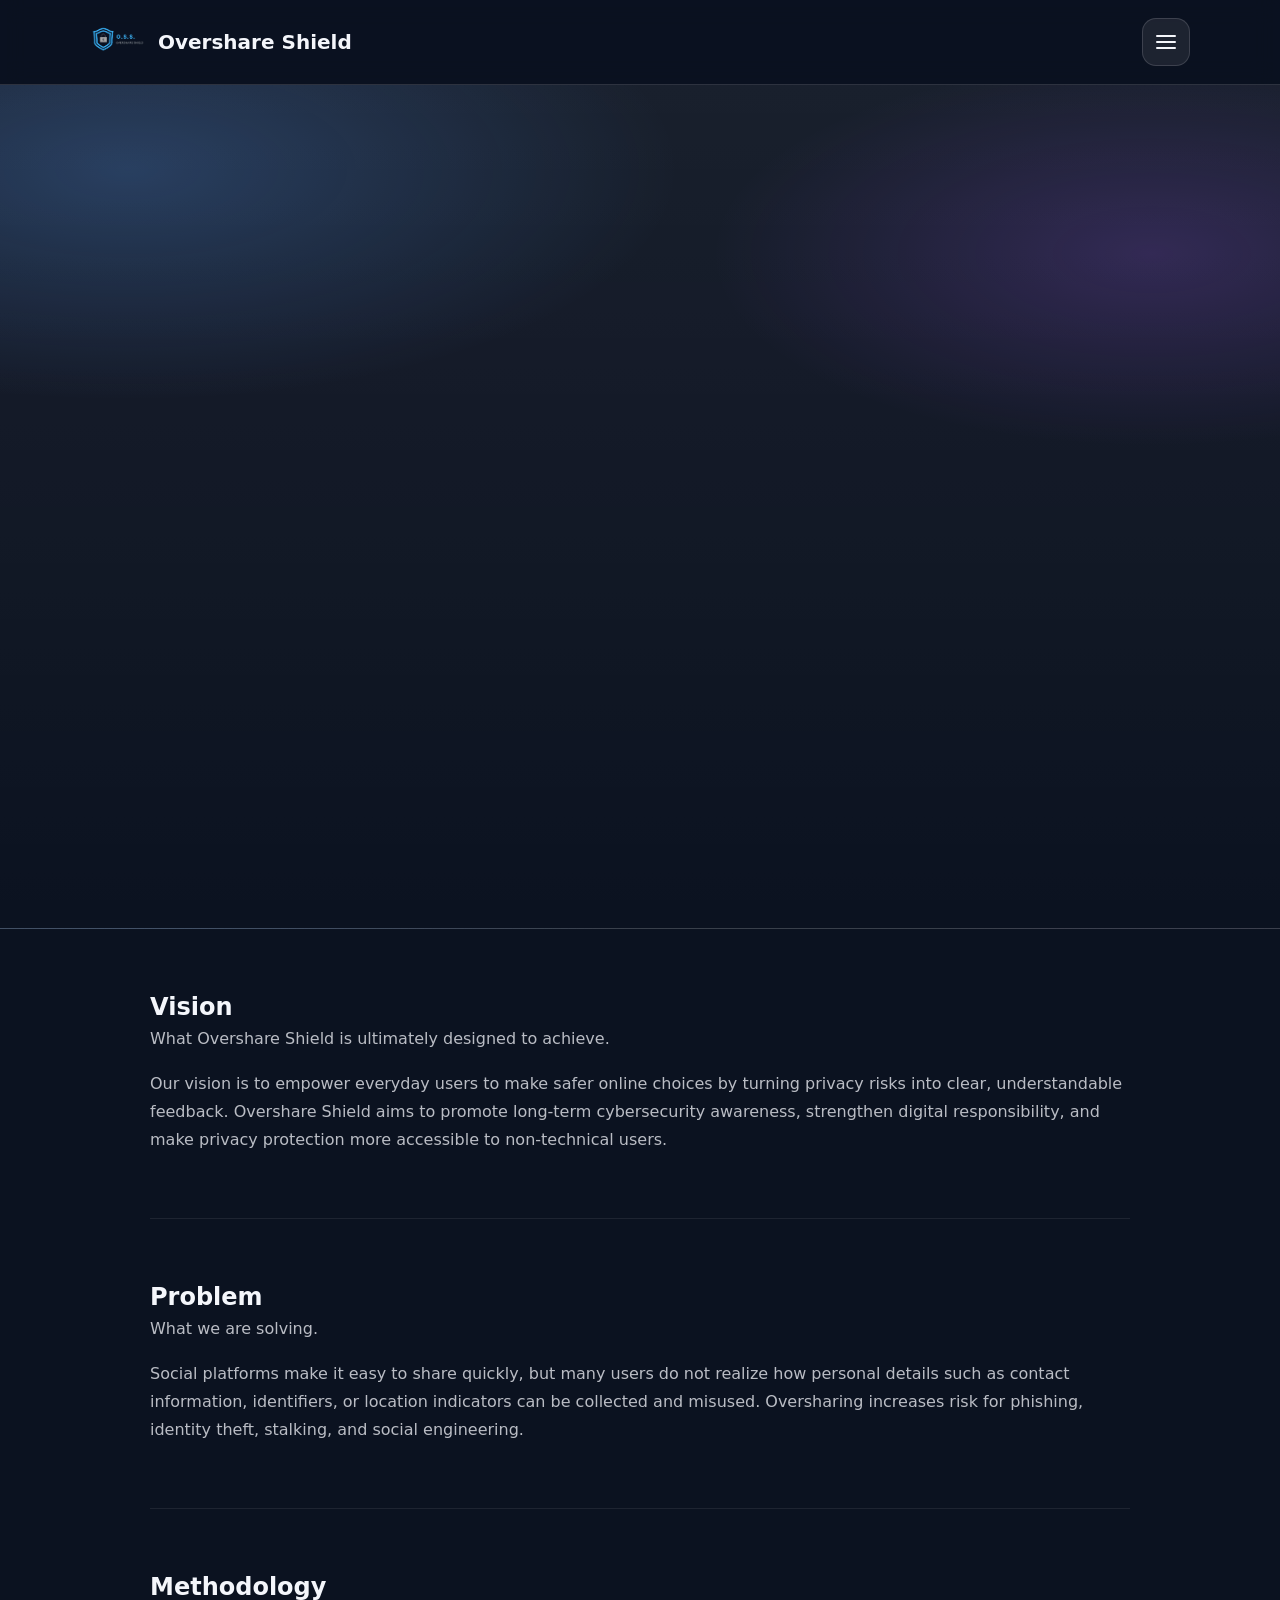
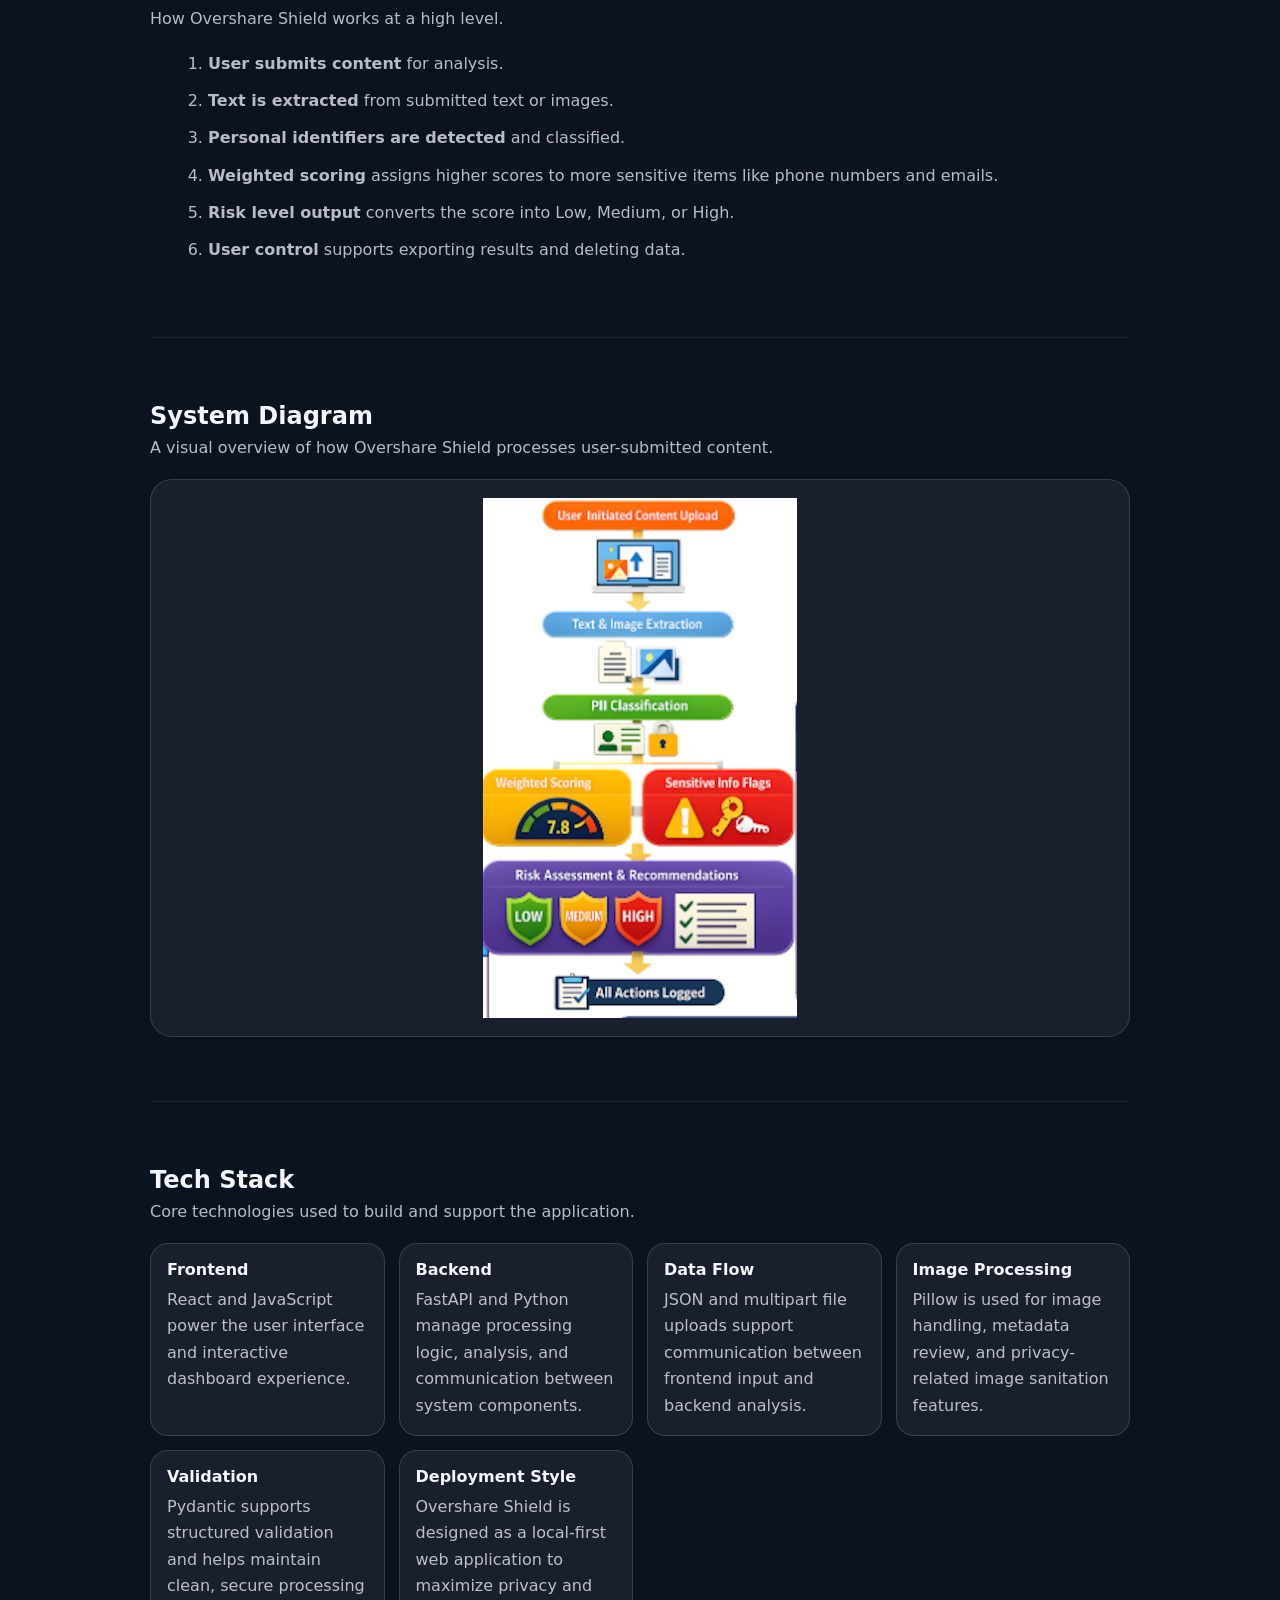
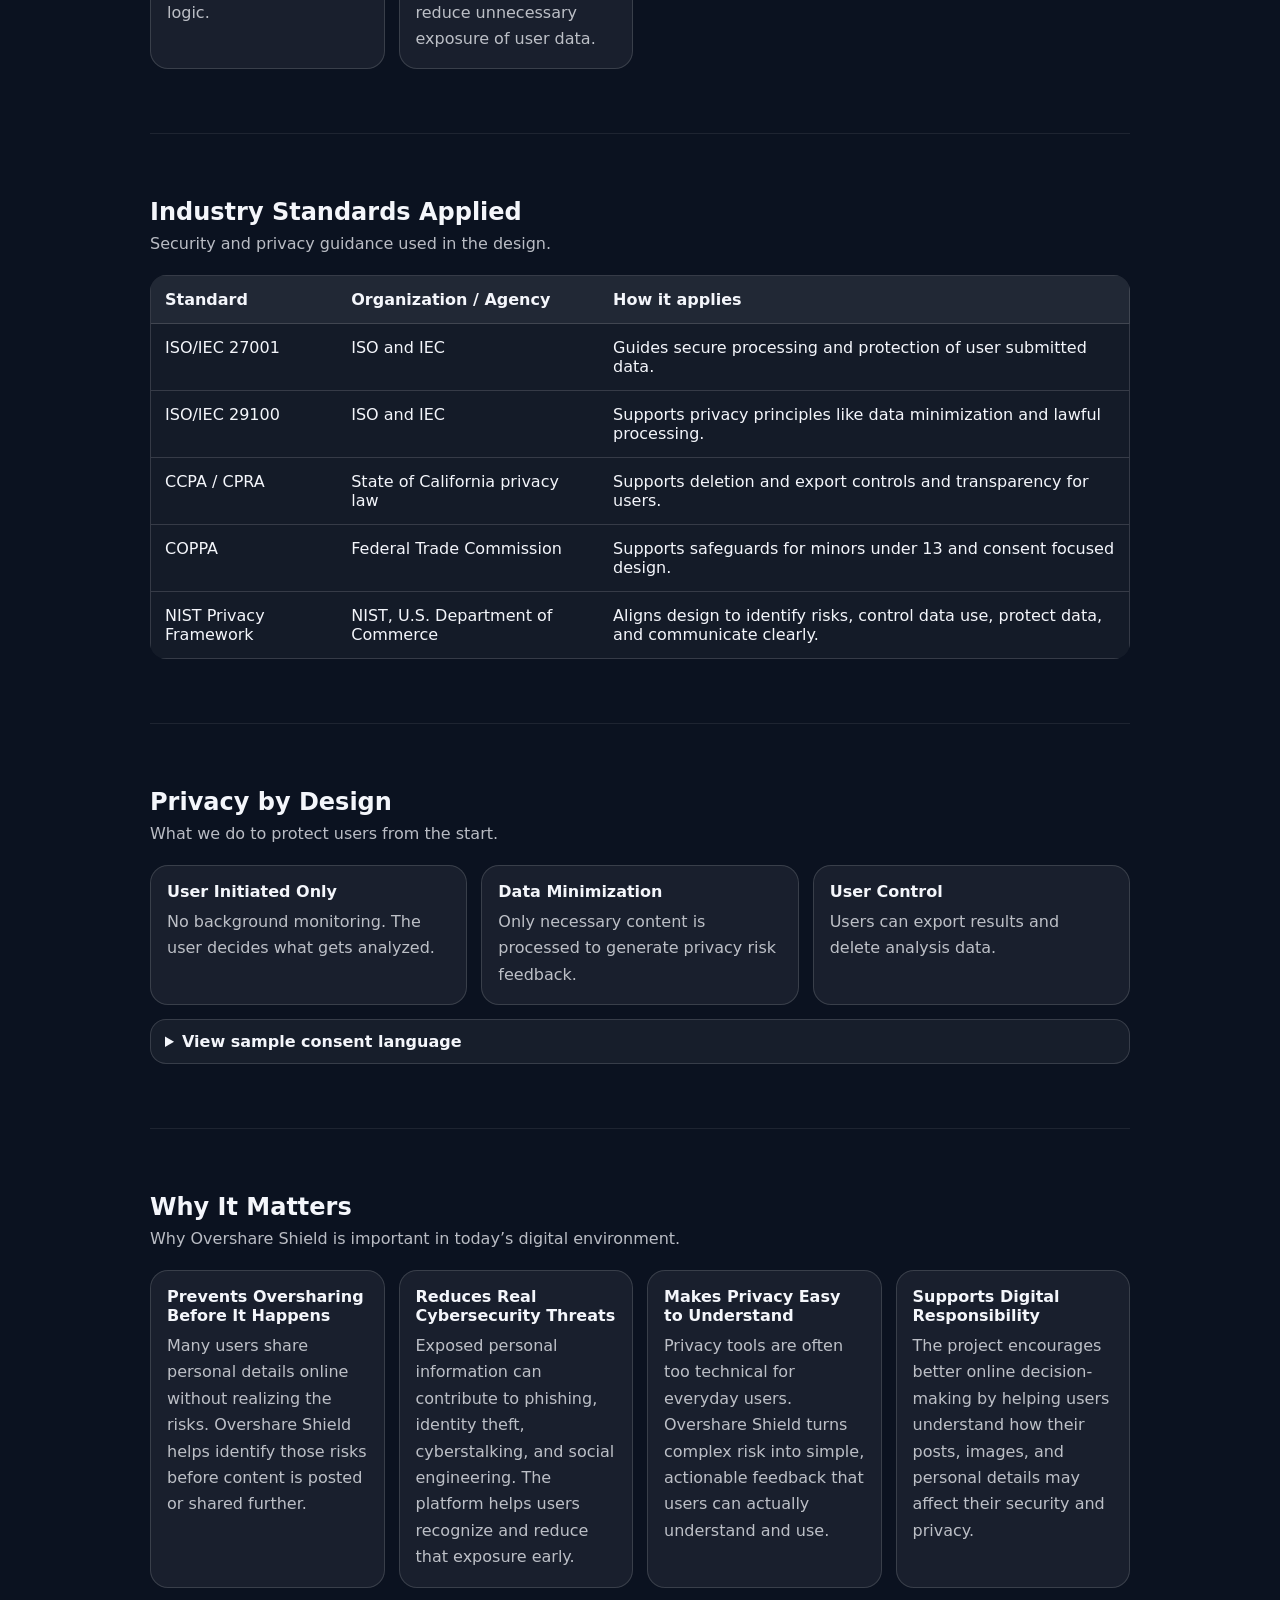
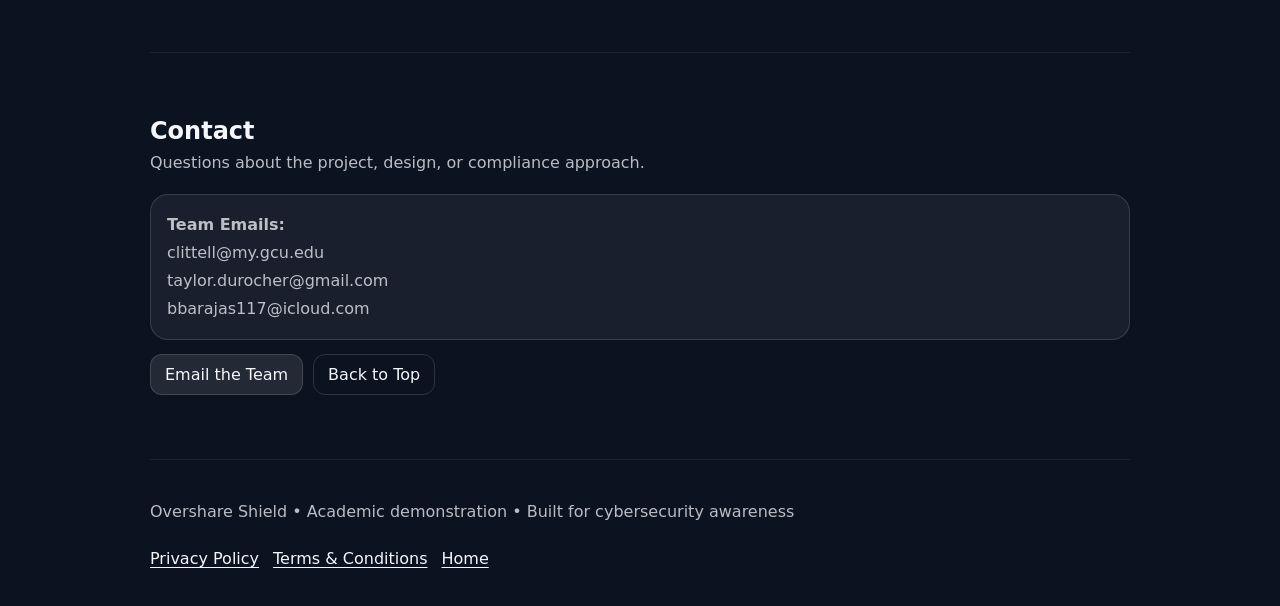
==== commit 6eacd420: "Updated UI, navigation, process page, and polished up styling." ====
--- a/docs/index.html
+++ b/docs/index.html
@@ -9,36 +9,39 @@
 </head>
 
 <body>
-  <!-- Top navigation -->
   <header class="header">
     <nav class="nav">
       <a class="brand" href="index.html#top">
         <img src="assets/images/OSS-Logo.png" alt="Overshare Shield logo" class="nav-logo">
         <span>Overshare Shield</span>
       </a>
-  
+
       <button class="menu-btn" type="button" aria-label="Open menu" onclick="toggleMenu()">
         <span></span>
       </button>
-  
+
       <div id="navLinks" class="nav-links-dropdown">
         <div class="nav-dropdown">
           <button class="dropdown-toggle" type="button" onclick="toggleHomeDropdown()">
             Home <span class="caret">▾</span>
           </button>
-  
+
           <div id="homeDropdown" class="dropdown-menu">
             <a href="index.html#top">Overview</a>
             <a href="index.html#vision">Vision</a>
             <a href="index.html#problem">Problem</a>
             <a href="index.html#method">Methodology</a>
+            <a href="index.html#diagram">System Diagram</a>
+            <a href="index.html#tech-stack">Tech Stack</a>
             <a href="index.html#standards">Industry Standards</a>
             <a href="index.html#privacy">Privacy by Design</a>
+            <a href="index.html#impact">Why It Matters</a>
+            <a href="index.html#contact">Contact</a>
           </div>
         </div>
-  
+
         <a href="process.html">Process</a>
-  
+
         <a class="btn small" href="mailto:clittell@my.gcu.edu,taylor.durocher@gmail.com,bbarajas117@icloud.com?subject=Overshare%20Shield%20Project%20Inquiry&body=Hi%20Team%2C%0A%0AI%20visited%20the%20Overshare%20Shield%20project%20site%20and%20had%20a%20question.%0A%0AName%3A%0AQuestion%3A%0A%0AThanks%2C">
           Contact the Team
         </a>
@@ -46,8 +49,8 @@
     </nav>
   </header>
 
-  <!-- Hero -->
   <a id="top"></a>
+
   <section class="hero">
     <div class="container hero-single fade">
       <p class="tag">CLC Capstone • Web Application</p>
@@ -60,8 +63,8 @@
       </p>
 
       <div class="cta-row">
-        <a class="btn" href="#method">How it works</a>
-        <a class="btn ghost" href="process.html">View process</a>
+        <a class="btn" href="#method">How It Works</a>
+        <a class="btn ghost" href="process.html">View Process</a>
       </div>
 
       <div class="mini-points">
@@ -82,20 +85,18 @@
   </section>
 
   <main class="container">
-    <!-- Vision -->
     <section id="vision" class="section fade">
       <div class="section-head">
         <h2>Vision</h2>
-        <p class="muted">Why this project exists.</p>
+        <p class="muted">What Overshare Shield is ultimately designed to achieve.</p>
       </div>
       <p>
-        Our vision is to empower everyday users to protect their privacy online by making oversharing risks clear,
-        measurable, and easy to understand. Overshare Shield supports safer digital behavior through privacy by design
-        and cybersecurity awareness.
+        Our vision is to empower everyday users to make safer online choices by turning privacy risks into clear,
+        understandable feedback. Overshare Shield aims to promote long-term cybersecurity awareness, strengthen
+        digital responsibility, and make privacy protection more accessible to non-technical users.
       </p>
     </section>
 
-    <!-- Problem -->
     <section id="problem" class="section fade">
       <div class="section-head">
         <h2>Problem</h2>
@@ -108,7 +109,6 @@
       </p>
     </section>
 
-    <!-- Methodology -->
     <section id="method" class="section fade">
       <div class="section-head">
         <h2>Methodology</h2>
@@ -125,7 +125,56 @@
       </ol>
     </section>
 
-    <!-- Standards -->
+    <section id="diagram" class="section fade">
+      <div class="section-head">
+        <h2>System Diagram</h2>
+        <p class="muted">A visual overview of how Overshare Shield processes user-submitted content.</p>
+      </div>
+
+      <div class="diagram-card">
+        <img src="assets/images/Process-workflow.png" alt="Overshare Shield system diagram" class="diagram-image">
+      </div>
+    </section>
+
+    <section id="tech-stack" class="section fade">
+      <div class="section-head">
+        <h2>Tech Stack</h2>
+        <p class="muted">Core technologies used to build and support the application.</p>
+      </div>
+
+      <div class="grid">
+        <div class="card">
+          <h3>Frontend</h3>
+          <p>React and JavaScript power the user interface and interactive dashboard experience.</p>
+        </div>
+
+        <div class="card">
+          <h3>Backend</h3>
+          <p>FastAPI and Python manage processing logic, analysis, and communication between system components.</p>
+        </div>
+
+        <div class="card">
+          <h3>Data Flow</h3>
+          <p>JSON and multipart file uploads support communication between frontend input and backend analysis.</p>
+        </div>
+
+        <div class="card">
+          <h3>Image Processing</h3>
+          <p>Pillow is used for image handling, metadata review, and privacy-related image sanitation features.</p>
+        </div>
+
+        <div class="card">
+          <h3>Validation</h3>
+          <p>Pydantic supports structured validation and helps maintain clean, secure processing logic.</p>
+        </div>
+
+        <div class="card">
+          <h3>Deployment Style</h3>
+          <p>Overshare Shield is designed as a local-first web application to maximize privacy and reduce unnecessary exposure of user data.</p>
+        </div>
+      </div>
+    </section>
+
     <section id="standards" class="section fade">
       <div class="section-head">
         <h2>Industry Standards Applied</h2>
@@ -172,7 +221,6 @@
       </div>
     </section>
 
-    <!-- Privacy -->
     <section id="privacy" class="section fade">
       <div class="section-head">
         <h2>Privacy by Design</h2>
@@ -202,7 +250,7 @@
             Overshare Shield analyzes content you voluntarily submit to identify potential privacy risks.
             No automatic data collection occurs. All analysis is initiated by you.
           </p>
-      
+
           <p><strong>By continuing, you acknowledge:</strong></p>
           <ul>
             <li>You are submitting content voluntarily for privacy analysis.</li>
@@ -211,12 +259,12 @@
             <li>No data will be shared externally without your consent.</li>
             <li>If you are under 13, parental permission is required.</li>
           </ul>
-      
+
           <p>
             This process aligns with privacy standards including ISO/IEC 27001, ISO/IEC 29100,
             CCPA/CPRA, COPPA, and the NIST Privacy Framework.
           </p>
-      
+
           <p><strong>Consent options:</strong></p>
           <p>☐ I Consent</p>
           <p>✖ I Cancel</p>
@@ -224,11 +272,39 @@
       </details>
     </section>
 
-    <!-- Contact -->
+    <section id="impact" class="section fade">
+      <div class="section-head">
+        <h2>Why It Matters</h2>
+        <p class="muted">Why Overshare Shield is important in today’s digital environment.</p>
+      </div>
+
+      <div class="grid">
+        <div class="card">
+          <h3>Prevents Oversharing Before It Happens</h3>
+          <p>Many users share personal details online without realizing the risks. Overshare Shield helps identify those risks before content is posted or shared further.</p>
+        </div>
+
+        <div class="card">
+          <h3>Reduces Real Cybersecurity Threats</h3>
+          <p>Exposed personal information can contribute to phishing, identity theft, cyberstalking, and social engineering. The platform helps users recognize and reduce that exposure early.</p>
+        </div>
+
+        <div class="card">
+          <h3>Makes Privacy Easy to Understand</h3>
+          <p>Privacy tools are often too technical for everyday users. Overshare Shield turns complex risk into simple, actionable feedback that users can actually understand and use.</p>
+        </div>
+
+        <div class="card">
+          <h3>Supports Digital Responsibility</h3>
+          <p>The project encourages better online decision-making by helping users understand how their posts, images, and personal details may affect their security and privacy.</p>
+        </div>
+      </div>
+    </section>
+
     <section id="contact" class="section fade">
       <div class="section-head">
         <h2>Contact</h2>
-        <p class="muted">Questions, feedback, or stakeholder review.</p>
+        <p class="muted">Questions about the project, design, or compliance approach.</p>
       </div>
 
       <div class="contact-box">
@@ -239,8 +315,8 @@
       </div>
 
       <div class="cta-row" style="margin-top:14px;">
-        <a class="btn" href="mailto:clittell@my.gcu.edu?subject=Overshare%20Shield%20Project%20Inquiry&body=Hi%20Cayleigh%2C%0A%0AI%20visited%20the%20Overshare%20Shield%20project%20site%20and%20had%20a%20question%20about%20the%20capstone.%0A%0AName%3A%0AQuestion%3A%0A%0AThanks%2C">Email the team</a>
-        <a class="btn ghost" href="#top">Back to top</a>
+        <a class="btn" href="mailto:clittell@my.gcu.edu,taylor.durocher@gmail.com,bbarajas117@icloud.com?subject=Overshare%20Shield%20Project%20Inquiry&body=Hi%20Team%2C%0A%0AI%20visited%20the%20Overshare%20Shield%20project%20site%20and%20had%20a%20question.%0A%0AName%3A%0AQuestion%3A%0A%0AThanks%2C">Email the Team</a>
+        <a class="btn ghost" href="#top">Back to Top</a>
       </div>
     </section>
 
--- a/docs/styles.css
+++ b/docs/styles.css
@@ -9,7 +9,11 @@
 }
 
 *{box-sizing:border-box}
-html{scroll-behavior:smooth}
+
+html{
+  scroll-behavior:smooth;
+}
+
 html,body{
   margin:0;
   padding:0;
@@ -17,194 +21,189 @@
   color:var(--text);
   background:var(--bg);
 }
-a{color:inherit;text-decoration:none}
-.container{width:min(980px,92%);margin:0 auto}
-.muted{color:var(--muted)}
-.link{color:var(--text); text-decoration: underline; text-underline-offset: 3px}
+
+a{
+  color:inherit;
+  text-decoration:none;
+}
+
+.container{
+  width:min(980px,92%);
+  margin:0 auto;
+}
+
+.muted{
+  color:var(--muted);
+}
+
+.link{
+  color:var(--text);
+  text-decoration:underline;
+  text-underline-offset:3px;
+}
+
+/* Header / Nav */
 
 .header{
-  position: sticky;
-  top: 0;
-  z-index: 1000;
-  backdrop-filter: blur(12px);
-  background: rgba(11,18,32,0.88);
-  border-bottom: 1px solid var(--border);
+  position:sticky;
+  top:0;
+  z-index:1000;
+  backdrop-filter:blur(12px);
+  background:rgba(11,18,32,0.88);
+  border-bottom:1px solid var(--border);
 }
 
 .nav{
-  width: min(1100px, 92%);
-  margin: 0 auto;
-  display: flex;
-  align-items: center;
-  justify-content: space-between;
-  gap: 18px;
-  padding: 14px 0;
-  position: relative;
+  width:min(1100px,92%);
+  margin:0 auto;
+  display:flex;
+  align-items:center;
+  justify-content:space-between;
+  gap:18px;
+  padding:14px 0;
+  position:relative;
 }
 
 .brand{
-  display: flex;
-  align-items: center;
-  gap: 12px;
-  font-weight: 800;
-  font-size: 20px;
-  line-height: 1;
-  flex-shrink: 0;
+  display:flex;
+  align-items:center;
+  gap:12px;
+  font-weight:800;
+  font-size:20px;
+  line-height:1;
+  flex-shrink:0;
 }
 
 .nav-logo{
-  height: 56px;
-  width: auto;
-  display: block;
-  flex-shrink: 0;
+  height:56px;
+  width:auto;
+  display:block;
+  flex-shrink:0;
 }
 
 .menu-btn{
-  display: inline-flex;
-  align-items: center;
-  justify-content: center;
-  width: 48px;
-  height: 48px;
-  border-radius: 14px;
-  border: 1px solid var(--border);
-  background: rgba(255,255,255,0.08);
-  color: var(--text);
-  cursor: pointer;
-  padding: 0;
-  transition: background 180ms ease, transform 180ms ease;
+  display:inline-flex;
+  align-items:center;
+  justify-content:center;
+  width:48px;
+  height:48px;
+  border-radius:14px;
+  border:1px solid var(--border);
+  background:rgba(255,255,255,0.08);
+  color:var(--text);
+  cursor:pointer;
+  padding:0;
+  transition:background 180ms ease, transform 180ms ease;
 }
 
 .menu-btn:hover{
-  background: rgba(255,255,255,0.14);
+  background:rgba(255,255,255,0.14);
 }
 
 .menu-btn span{
-  display: block;
-  width: 20px;
-  height: 2px;
-  background: var(--text);
-  border-radius: 999px;
-  position: relative;
+  display:block;
+  width:20px;
+  height:2px;
+  background:var(--text);
+  border-radius:999px;
+  position:relative;
 }
 
 .menu-btn span::before,
 .menu-btn span::after{
-  content: "";
-  position: absolute;
-  left: 0;
-  width: 20px;
-  height: 2px;
-  background: var(--text);
-  border-radius: 999px;
+  content:"";
+  position:absolute;
+  left:0;
+  width:20px;
+  height:2px;
+  background:var(--text);
+  border-radius:999px;
 }
 
 .menu-btn span::before{
-  top: -6px;
+  top:-6px;
 }
 
 .menu-btn span::after{
-  top: 6px;
+  top:6px;
 }
 
 .nav-links-dropdown{
-  display: none;
-  position: absolute;
-  top: calc(100% + 10px);
-  right: 0;
-  width: min(340px, 92vw);
-  padding: 12px;
-  border: 1px solid var(--border);
-  border-radius: 18px;
-  background: rgba(18,26,45,0.96);
-  box-shadow: 0 18px 40px rgba(0,0,0,0.28);
-  flex-direction: column;
-  gap: 8px;
+  display:none;
+  position:absolute;
+  top:calc(100% + 10px);
+  right:0;
+  width:min(340px,92vw);
+  padding:12px;
+  border:1px solid var(--border);
+  border-radius:18px;
+  background:rgba(18,26,45,0.96);
+  box-shadow:0 18px 40px rgba(0,0,0,0.28);
+  flex-direction:column;
+  gap:8px;
 }
 
 .nav-links-dropdown.show{
-  display: flex;
+  display:flex;
 }
 
 .nav-links-dropdown > a,
 .dropdown-toggle{
-  display: block;
-  width: 100%;
-  padding: 12px 14px;
-  border-radius: 12px;
-  background: rgba(255,255,255,0.04);
-  font-size: 15px;
-  line-height: 1.2;
-  opacity: .96;
-  color: var(--text);
-  border: none;
-  text-align: left;
-  cursor: pointer;
+  display:block;
+  width:100%;
+  padding:12px 14px;
+  border-radius:12px;
+  background:rgba(255,255,255,0.04);
+  font-size:15px;
+  line-height:1.2;
+  opacity:.96;
+  color:var(--text);
+  border:none;
+  text-align:left;
+  cursor:pointer;
 }
 
 .nav-links-dropdown > a:hover,
 .dropdown-toggle:hover{
-  background: rgba(255,255,255,0.08);
-  text-decoration: none;
+  background:rgba(255,255,255,0.08);
+  text-decoration:none;
 }
 
 .nav-dropdown{
-  display: flex;
-  flex-direction: column;
-  gap: 8px;
+  display:flex;
+  flex-direction:column;
+  gap:8px;
 }
 
 .dropdown-menu{
-  display: none;
-  flex-direction: column;
-  gap: 6px;
-  padding-left: 10px;
+  display:none;
+  flex-direction:column;
+  gap:6px;
+  padding-left:10px;
 }
 
 .dropdown-menu.show{
-  display: flex;
+  display:flex;
 }
 
 .dropdown-menu a{
-  display: block;
-  padding: 10px 12px;
-  border-radius: 10px;
-  background: rgba(255,255,255,0.03);
-  font-size: 14px;
+  display:block;
+  padding:10px 12px;
+  border-radius:10px;
+  background:rgba(255,255,255,0.03);
+  font-size:14px;
 }
 
 .dropdown-menu a:hover{
-  background: rgba(255,255,255,0.07);
+  background:rgba(255,255,255,0.07);
 }
 
 .caret{
-  float: right;
-  opacity: 0.7;
-}
-/* Better proportions on small screens */
-@media (max-width: 480px){
-  .nav{
-    width: 94%;
-    padding: 12px 0;
-  }
-
-  .brand{
-    font-size: 17px;
-    gap: 10px;
-  }
-
-  .nav-logo{
-    height: 42px;
-  }
-
-  .menu-btn{
-    width: 44px;
-    height: 44px;
-  }
-
-  .nav-links-dropdown{
-    width: min(300px, 94vw);
-  }
-}
+  float:right;
+  opacity:0.7;
+}
+
+/* Hero */
 
 .hero{
   padding:38px 0 64px;
@@ -215,22 +214,23 @@
   border-bottom:1px solid var(--border);
 }
 
-.hero-grid{
-  display:grid;
-  grid-template-columns: 1.15fr 0.85fr;
-  gap:22px;
-  align-items:start;
-}
-
 .hero-single{
-  max-width: 860px;
-  padding-top: 8px;
+  max-width:860px;
+  padding-top:8px;
 }
 
 .hero-single .subtext.large{
-  max-width: 760px;
-  font-size: 17px;
-  line-height: 1.8;
+  max-width:760px;
+  font-size:17px;
+  line-height:1.8;
+}
+
+.hero-logo{
+  width:280px;
+  max-width:75%;
+  margin:24px auto 16px;
+  display:block;
+  filter:drop-shadow(0 8px 22px rgba(0,0,0,0.22));
 }
 
 .tag{
@@ -244,9 +244,23 @@
   font-size:13px;
 }
 
-h1{margin:0 0 12px;font-size:clamp(30px,4vw,46px); letter-spacing:-0.3px}
-h2{margin:0 0 10px;font-size:24px}
-h3{margin:0 0 8px;font-size:16px}
+/* Typography */
+
+h1{
+  margin:0 0 12px;
+  font-size:clamp(30px,4vw,46px);
+  letter-spacing:-0.3px;
+}
+
+h2{
+  margin:0 0 10px;
+  font-size:24px;
+}
+
+h3{
+  margin:0 0 8px;
+  font-size:16px;
+}
 
 .subtext{
   margin:0;
@@ -254,6 +268,8 @@
   max-width:75ch;
   line-height:1.65;
 }
+
+/* Buttons */
 
 .cta-row{
   margin-top:18px;
@@ -271,19 +287,26 @@
   cursor:pointer;
 }
 
-.btn:hover{background:rgba(255,255,255,0.14)}
-.btn.ghost{background:transparent}
+.btn:hover{
+  background:rgba(255,255,255,0.14);
+}
+
+.btn.ghost{
+  background:transparent;
+}
+
 .btn.small{
   padding:8px 12px;
   border-radius:10px;
   text-decoration:none !important;
 }
-.btn.full{width:100%}
+
+/* Intro cards */
 
 .mini-points{
   margin-top:18px;
   display:grid;
-  grid-template-columns: repeat(3, minmax(0,1fr));
+  grid-template-columns:repeat(3, minmax(0,1fr));
   gap:12px;
 }
 
@@ -294,50 +317,30 @@
   background:rgba(255,255,255,0.06);
 }
 
-.mini-title{font-weight:700;margin-bottom:4px}
-.mini-text{color:var(--muted);font-size:13px}
-
-.panel{
-  border:1px solid var(--border);
-  background:rgba(255,255,255,0.07);
-  border-radius:20px;
-  padding:18px;
-}
-
-.panel-title{margin:0 0 6px}
-.panel-sub{margin:0 0 12px;color:var(--muted);font-size:14px;line-height:1.6}
-
-.label{display:block;margin:10px 0 6px;color:var(--muted);font-size:13px}
-
-.textarea{
-  width:100%;
-  border-radius:14px;
-  border:1px solid var(--border);
-  background:rgba(0,0,0,0.25);
-  color:var(--text);
-  padding:12px;
-  resize:vertical;
-  outline:none;
-}
-
-.result{
-  margin-top:12px;
-  padding:12px;
-  border-radius:14px;
-  border:1px solid var(--border);
-  background:rgba(0,0,0,0.22);
-}
-
-.result-title{font-weight:800;margin-bottom:6px}
-.result-text{color:var(--muted)}
-.footnote{margin-top:10px;color:rgba(244,246,251,0.65);font-size:12px;line-height:1.5}
+.mini-title{
+  font-weight:700;
+  margin-bottom:4px;
+}
+
+.mini-text{
+  color:var(--muted);
+  font-size:13px;
+}
+
+/* Sections */
 
 .section{
-  padding:56px 0;
+  padding:64px 0;
   border-bottom:1px solid rgba(255,255,255,0.08);
 }
 
-.section-head{margin-bottom:16px}
+.section-head{
+  margin-bottom:22px;
+}
+
+.section-head h2{
+  margin-bottom:8px;
+}
 
 .section-head p{
   margin:0;
@@ -357,7 +360,11 @@
   line-height:1.7;
 }
 
-.steps li{margin:10px 0}
+.steps li{
+  margin:10px 0;
+}
+
+/* Table */
 
 .table-wrap{
   overflow:auto;
@@ -373,7 +380,8 @@
   background:rgba(255,255,255,0.04);
 }
 
-.table th,.table td{
+.table th,
+.table td{
   padding:14px;
   border-bottom:1px solid var(--border);
   vertical-align:top;
@@ -384,11 +392,15 @@
   background:rgba(255,255,255,0.06);
 }
 
-.table tr:last-child td{border-bottom:none}
+.table tr:last-child td{
+  border-bottom:none;
+}
+
+/* Cards */
 
 .grid{
   display:grid;
-  grid-template-columns: repeat(auto-fit, minmax(220px, 1fr));
+  grid-template-columns:repeat(auto-fit, minmax(220px, 1fr));
   gap:14px;
   margin-top:14px;
 }
@@ -406,6 +418,42 @@
   line-height:1.65;
 }
 
+.card,
+.progress-card,
+.diagram-card{
+  transition:transform 220ms ease, box-shadow 220ms ease, border-color 220ms ease;
+}
+
+.card:hover,
+.progress-card:hover,
+.diagram-card:hover{
+  transform:translateY(-4px);
+  box-shadow:0 14px 30px rgba(0,0,0,0.18);
+  border-color:rgba(255,255,255,0.22);
+}
+
+/* Diagram */
+
+.diagram-card{
+  border:1px solid var(--border);
+  border-radius:22px;
+  padding:18px;
+  background:rgba(255,255,255,0.06);
+  margin-top:14px;
+}
+
+.diagram-image{
+  width:100%;
+  max-width:700px;
+  margin:0 auto;
+  max-height:520px;
+  object-fit:contain;
+  display:block;
+  border-radius:14px;
+}
+
+/* Details */
+
 .details{
   margin-top:14px;
   border:1px solid var(--border);
@@ -426,14 +474,16 @@
 }
 
 .details-body ul{
-  margin: 10px 0 10px 20px;
-  color: var(--muted);
-  line-height: 1.7;
+  margin:10px 0 10px 20px;
+  color:var(--muted);
+  line-height:1.7;
 }
 
 .details-body li{
-  margin: 6px 0;
-}
+  margin:6px 0;
+}
+
+/* Contact */
 
 .contact-box{
   margin-top:10px;
@@ -445,6 +495,8 @@
   line-height:1.75;
   font-size:16px;
 }
+
+/* Footer */
 
 .footer{
   padding:26px 0 38px;
@@ -464,242 +516,243 @@
   align-items:center;
 }
 
-/* Fade-in on scroll */
+/* Fade */
+
 .fade{
   opacity:0;
-  transform: translateY(18px);
-  transition: opacity 650ms ease, transform 650ms ease;
-  will-change: opacity, transform;
+  transform:translateY(18px);
+  transition:opacity 650ms ease, transform 650ms ease;
+  will-change:opacity, transform;
 }
 
 .fade.show{
   opacity:1;
-  transform: translateY(0);
-}
-
-/* Process / progress page */
+  transform:translateY(0);
+}
+
+/* Process page */
+
 .progress-overview .card{
-  position: relative;
-  padding-bottom: 48px;
+  position:relative;
+  padding-bottom:48px;
 }
 
 .status{
-  display: inline-block;
-  margin-top: 10px;
-  padding: 6px 10px;
-  border-radius: 999px;
-  font-size: 12px;
-  font-weight: 700;
-  letter-spacing: 0.2px;
+  display:inline-block;
+  margin-top:10px;
+  padding:6px 10px;
+  border-radius:999px;
+  font-size:12px;
+  font-weight:700;
+  letter-spacing:0.2px;
 }
 
 .status.complete{
-  background: rgba(85, 181, 110, 0.18);
-  border: 1px solid rgba(85, 181, 110, 0.35);
-  color: #baf0c8;
+  background:rgba(85, 181, 110, 0.18);
+  border:1px solid rgba(85, 181, 110, 0.35);
+  color:#baf0c8;
 }
 
 .status.in-progress{
-  background: rgba(93,161,255,0.18);
-  border: 1px solid rgba(93,161,255,0.35);
-  color: #c8ddff;
+  background:rgba(93,161,255,0.18);
+  border:1px solid rgba(93,161,255,0.35);
+  color:#c8ddff;
 }
 
 .status.upcoming{
-  background: rgba(255, 196, 87, 0.18);
-  border: 1px solid rgba(255, 196, 87, 0.35);
-  color: #ffe5aa;
+  background:rgba(255, 196, 87, 0.18);
+  border:1px solid rgba(255, 196, 87, 0.35);
+  color:#ffe5aa;
 }
 
 .progress-grid{
-  display: grid;
-  grid-template-columns: repeat(auto-fit, minmax(300px, 1fr));
-  gap: 20px;
-  margin-top: 16px;
+  display:grid;
+  grid-template-columns:repeat(auto-fit, minmax(300px, 1fr));
+  gap:20px;
+  margin-top:16px;
 }
 
 .progress-card{
-  display: flex;
-  flex-direction: column;
-  border: 1px solid var(--border);
-  border-radius: 20px;
-  background: rgba(255,255,255,0.06);
-  overflow: hidden;
-  height: 100%;
+  display:flex;
+  flex-direction:column;
+  border:1px solid var(--border);
+  border-radius:20px;
+  background:rgba(255,255,255,0.06);
+  overflow:hidden;
+  height:100%;
 }
 
 .progress-image-wrap{
-  width: 100%;
-  height: 180px;
-  overflow: hidden;
-  background: rgba(0,0,0,0.18);
-  border-bottom: 1px solid var(--border);
+  width:100%;
+  height:180px;
+  overflow:hidden;
+  background:rgba(0,0,0,0.18);
+  border-bottom:1px solid var(--border);
 }
 
 .progress-image{
-  width: 100%;
-  height: 100%;
-  object-fit: cover;
-  display: block;
+  width:100%;
+  height:100%;
+  object-fit:cover;
+  display:block;
 }
 
 .progress-content{
-  padding: 16px;
+  padding:16px;
 }
 
 .progress-top{
-  display: flex;
-  justify-content: space-between;
-  align-items: flex-start;
-  gap: 10px;
-  margin-bottom: 8px;
+  display:flex;
+  justify-content:space-between;
+  align-items:flex-start;
+  gap:10px;
+  margin-bottom:8px;
 }
 
 .progress-top h3{
-  margin: 0;
+  margin:0;
 }
 
 .progress-content p{
-  margin: 0;
-  color: var(--muted);
-  line-height: 1.7;
-}
-
-@media (max-width: 900px){
-  .hero-grid{grid-template-columns:1fr}
-  .mini-points{grid-template-columns:1fr}
-}
-
-@media (max-width: 760px){
-  .menu-btn{display:inline-block}
-  .nav-links{
-    display:none;
-    width:100%;
-    padding:12px 0;
-    flex-direction:column;
-    align-items:flex-start;
-  }
-  .nav-links a{margin:6px 0}
-}
-/* Navbar logo */
-.nav-logo {
-  height: 56px;
-  width: auto;
-  display: block;
-  flex-shrink: 0;
-}
-
-.hero-logo{
-  width: 280px;
-  max-width: 75%;
-  margin: 24px auto 16px;
-  display: block;
-  filter: drop-shadow(0 8px 22px rgba(0,0,0,0.22));
-}
-/* Live countdown */
+  margin:0;
+  color:var(--muted);
+  line-height:1.7;
+}
+
+/* Countdown */
+
 .countdown-box{
-  margin-top: 16px;
-  border: 1px solid var(--border);
-  border-radius: 22px;
-  padding: 28px 20px;
-  background: rgba(255,255,255,0.06);
-  text-align: center;
-  backdrop-filter: blur(6px);
+  margin-top:16px;
+  border:1px solid var(--border);
+  border-radius:22px;
+  padding:28px 20px;
+  background:rgba(255,255,255,0.06);
+  text-align:center;
+  backdrop-filter:blur(6px);
 }
 
 .countdown-grid{
-  display: grid;
-  grid-template-columns: repeat(4, minmax(0, 1fr));
-  gap: 14px;
-  margin-bottom: 18px;
+  display:grid;
+  grid-template-columns:repeat(4, minmax(0, 1fr));
+  gap:14px;
+  margin-bottom:18px;
 }
 
 .countdown-unit{
-  border: 1px solid var(--border);
-  border-radius: 18px;
-  padding: 18px 12px;
-  background: rgba(255,255,255,0.05);
+  border:1px solid var(--border);
+  border-radius:18px;
+  padding:18px 12px;
+  background:rgba(255,255,255,0.05);
 }
 
 .countdown-number{
-  font-size: 52px;
-  font-weight: 800;
-  line-height: 1;
-  letter-spacing: -1px;
-  margin-bottom: 8px;
+  font-size:52px;
+  font-weight:800;
+  line-height:1;
+  letter-spacing:-1px;
+  margin-bottom:8px;
+  animation:popIn 0.5s ease;
 }
 
 .countdown-unit-label{
-  font-size: 14px;
-  font-weight: 700;
-  color: var(--muted);
-  text-transform: uppercase;
-  letter-spacing: 0.08em;
+  font-size:14px;
+  font-weight:700;
+  color:var(--muted);
+  text-transform:uppercase;
+  letter-spacing:0.08em;
 }
 
 .countdown-note{
-  max-width: 620px;
-  margin: 0 auto;
-  line-height: 1.7;
-}
-
-/* Optional subtle entrance */
-.countdown-number{
-  animation: popIn 0.5s ease;
+  max-width:620px;
+  margin:0 auto;
+  line-height:1.7;
 }
 
 @keyframes popIn{
   from{
-    transform: scale(0.92);
-    opacity: 0.65;
+    transform:scale(0.92);
+    opacity:0.65;
   }
   to{
-    transform: scale(1);
-    opacity: 1;
+    transform:scale(1);
+    opacity:1;
+  }
+}
+
+/* Breadcrumb */
+
+.page-back{
+  padding-top:28px;
+  padding-bottom:8px;
+}
+
+.breadcrumb{
+  display:inline-flex;
+  align-items:center;
+  gap:8px;
+  color:var(--muted);
+  font-size:14px;
+  font-weight:600;
+}
+
+.breadcrumb a{
+  color:var(--muted);
+  text-decoration:none;
+  transition:color 0.2s ease;
+}
+
+.breadcrumb a:hover{
+  color:var(--text);
+  text-decoration:underline;
+}
+
+/* Responsive */
+
+@media (max-width: 900px){
+  .mini-points{
+    grid-template-columns:1fr;
   }
 }
 
 @media (max-width: 700px){
   .countdown-grid{
-    grid-template-columns: repeat(2, minmax(0, 1fr));
+    grid-template-columns:repeat(2, minmax(0, 1fr));
   }
 
   .countdown-number{
-    font-size: 40px;
-  }
-}
-
-@media (max-width: 420px){
+    font-size:40px;
+  }
+}
+
+@media (max-width: 480px){
+  .nav{
+    width:94%;
+    padding:12px 0;
+  }
+
+  .brand{
+    font-size:17px;
+    gap:10px;
+  }
+
+  .nav-logo{
+    height:42px;
+  }
+
+  .menu-btn{
+    width:44px;
+    height:44px;
+  }
+
+  .nav-links-dropdown{
+    width:min(300px, 94vw);
+  }
+
   .countdown-number{
-    font-size: 34px;
+    font-size:34px;
   }
 
   .countdown-unit{
-    padding: 16px 10px;
-  }
-}
-/* Breadcrumb navigation */
-.page-back{
-  padding-top: 28px;
-  padding-bottom: 8px;
-}
-
-.breadcrumb{
-  display: inline-flex;
-  align-items: center;
-  gap: 8px;
-  color: var(--muted);
-  font-size: 14px;
-  font-weight: 600;
-}
-
-.breadcrumb a{
-  color: var(--muted);
-  text-decoration: none;
-  transition: color 0.2s ease;
-}
-
-.breadcrumb a:hover{
-  color: var(--text);
-  text-decoration: underline;
-}
+    padding:16px 10px;
+  }
+}
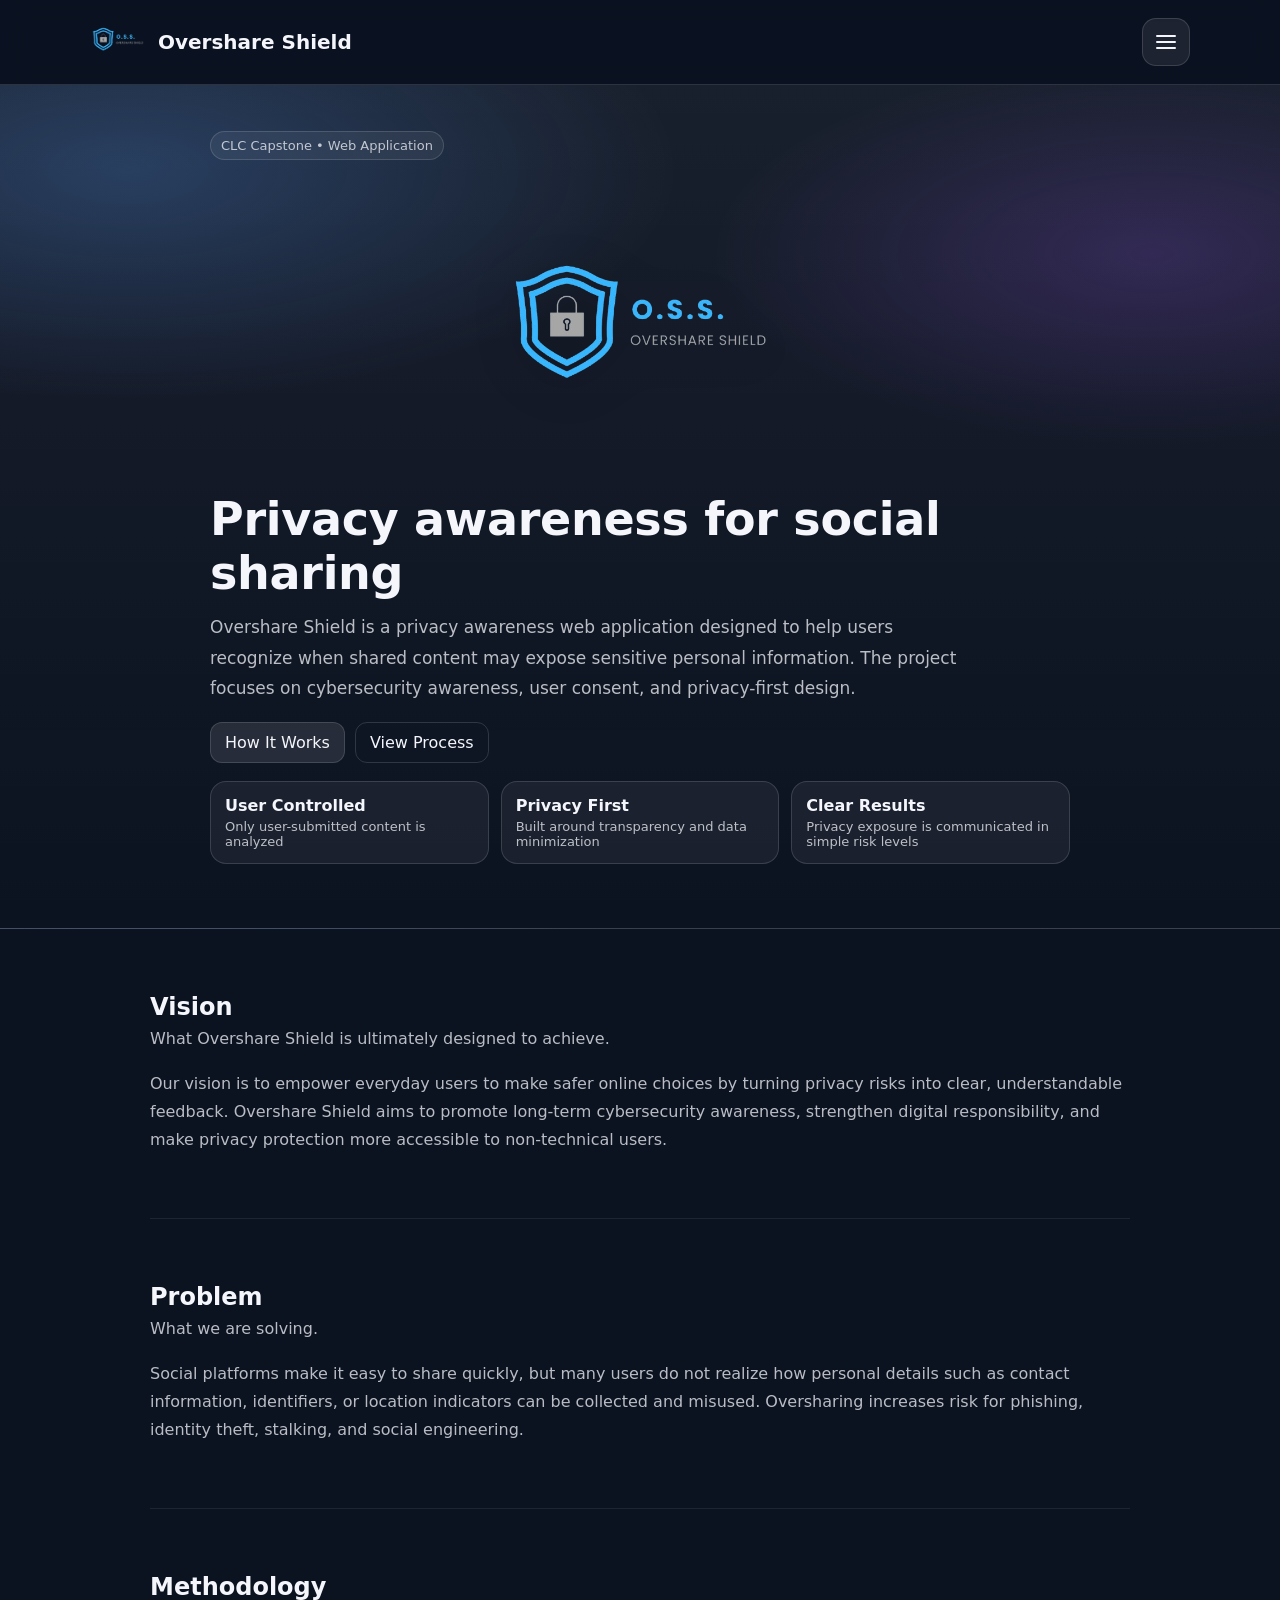
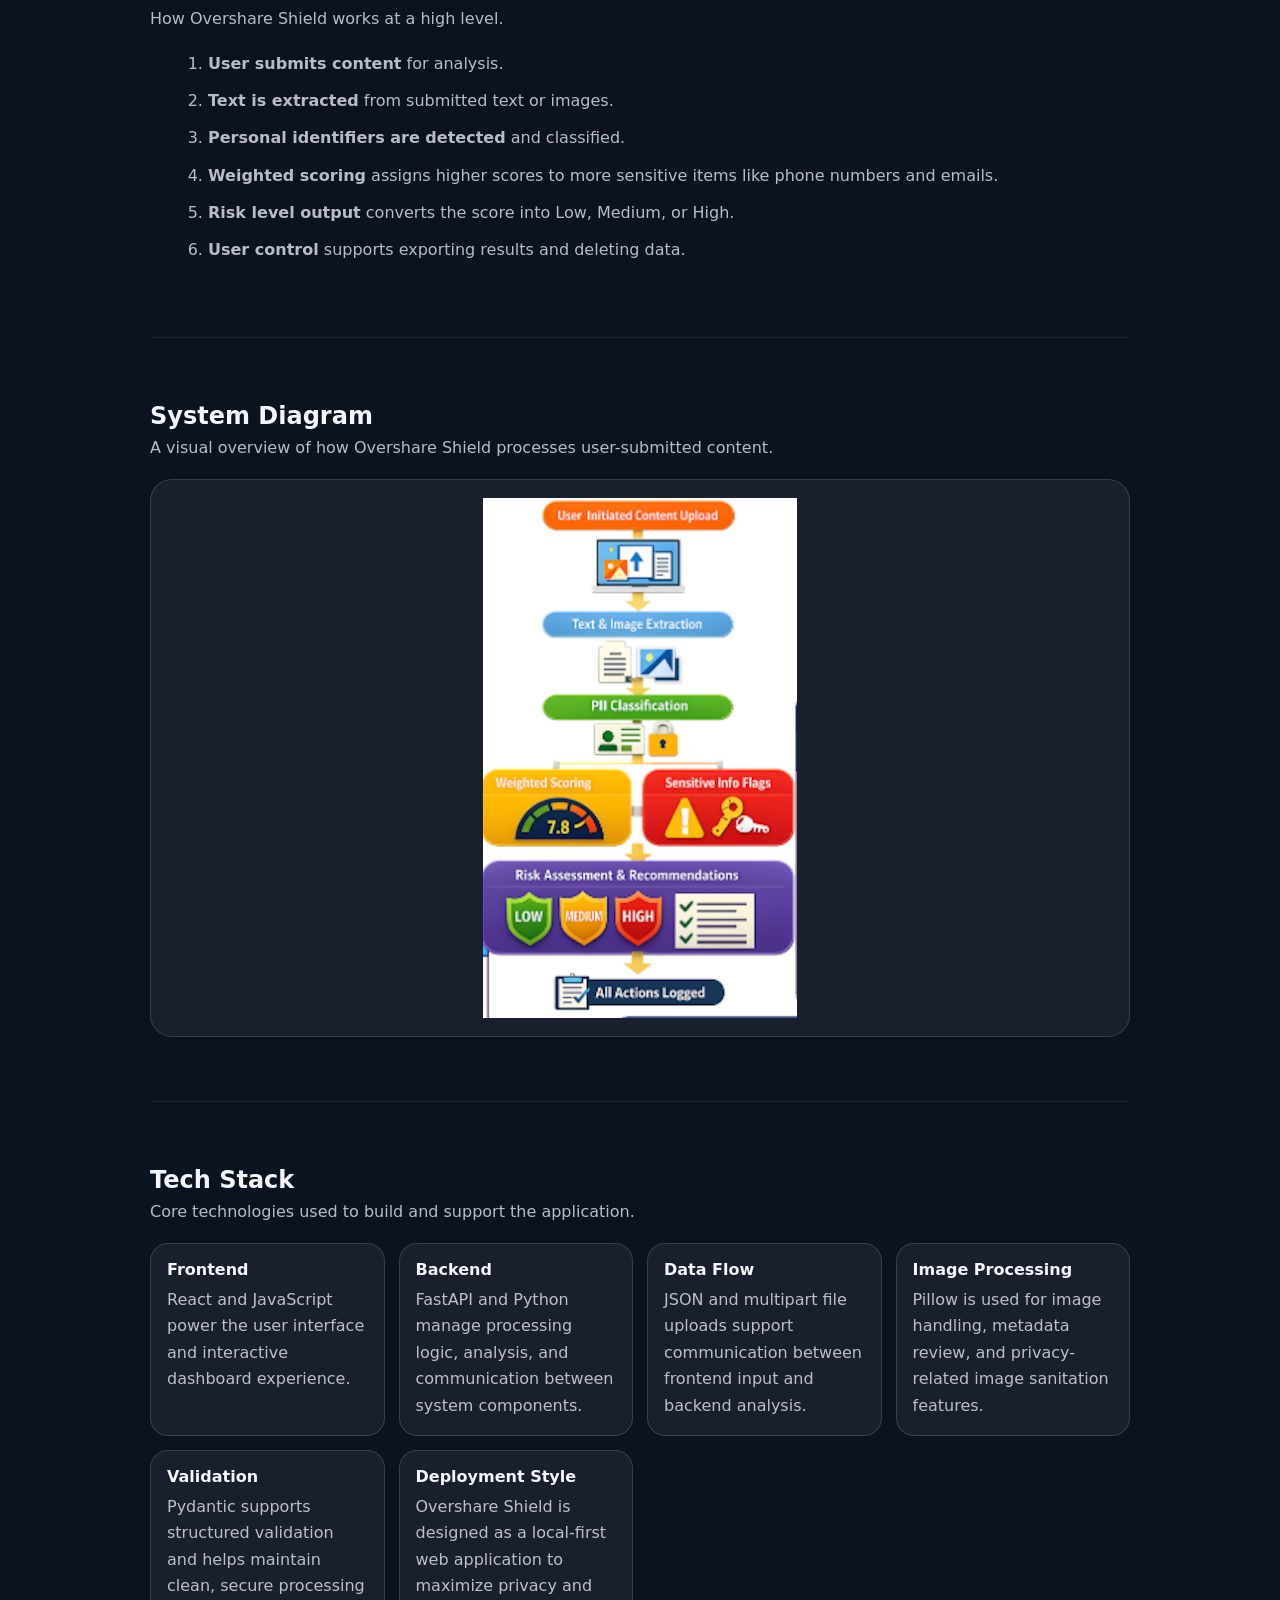
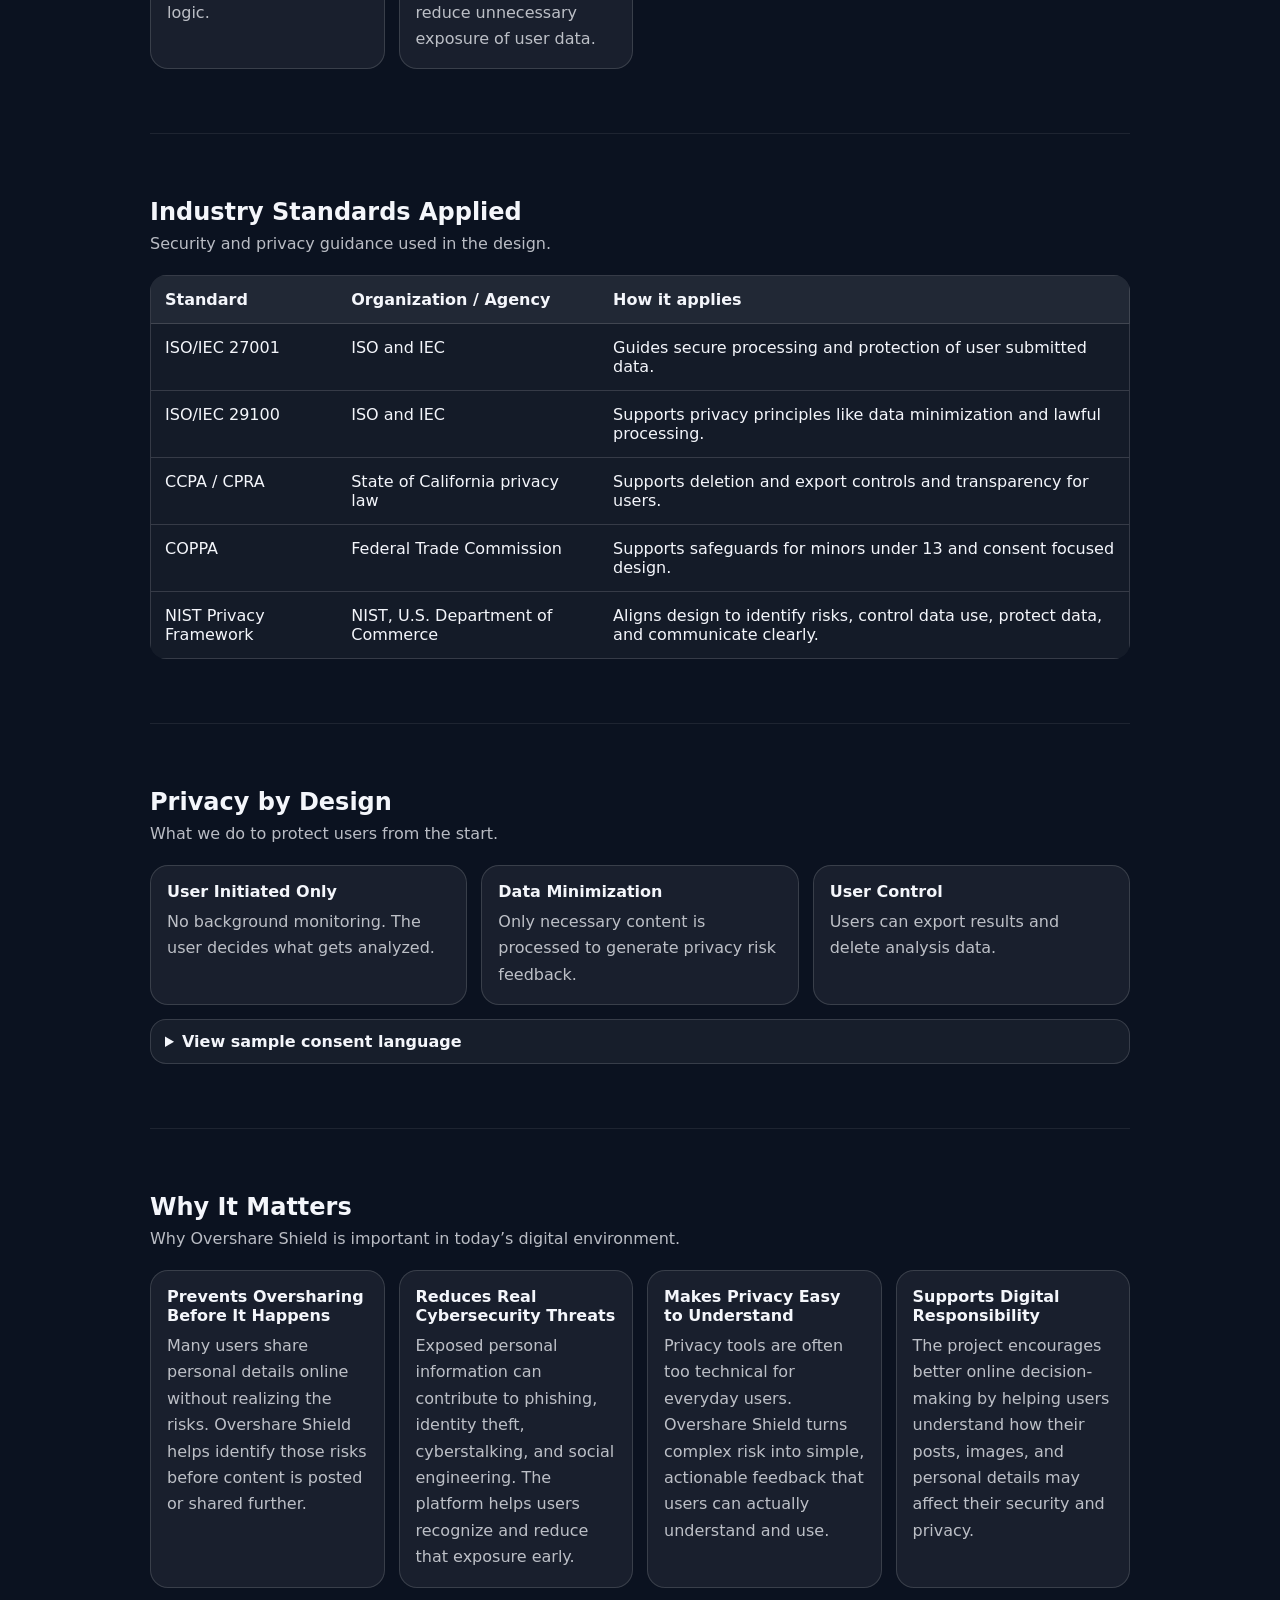
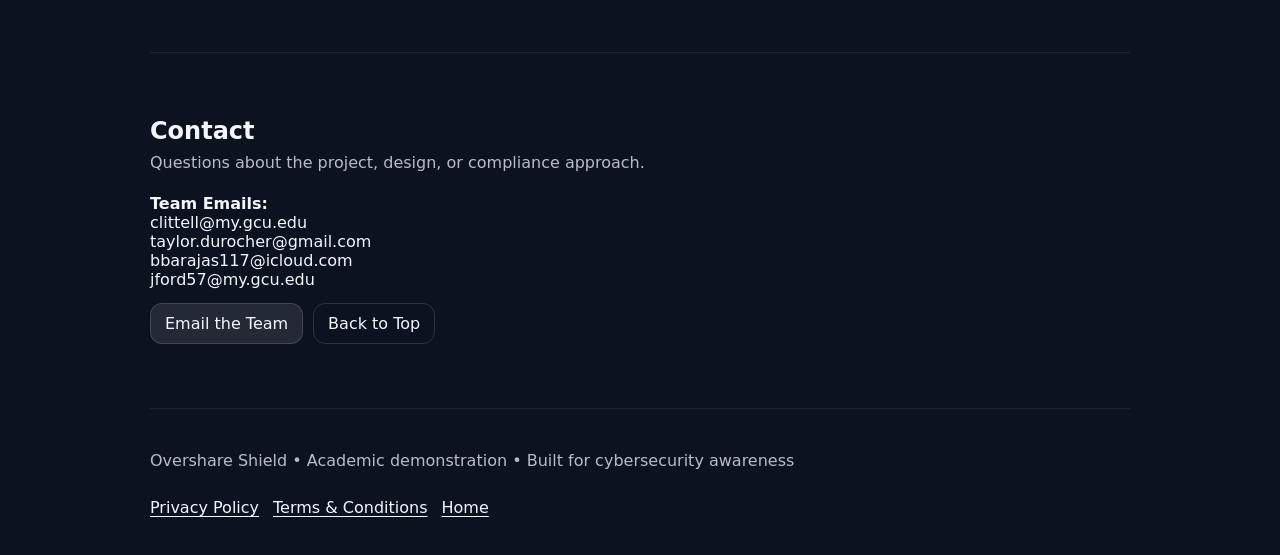
==== commit 8892b46c: "Final updates: countdown fix, process page updates, added team member email" ====
--- a/docs/index.html
+++ b/docs/index.html
@@ -42,7 +42,7 @@
 
         <a href="process.html">Process</a>
 
-        <a class="btn small" href="mailto:clittell@my.gcu.edu,taylor.durocher@gmail.com,bbarajas117@icloud.com?subject=Overshare%20Shield%20Project%20Inquiry&body=Hi%20Team%2C%0A%0AI%20visited%20the%20Overshare%20Shield%20project%20site%20and%20had%20a%20question.%0A%0AName%3A%0AQuestion%3A%0A%0AThanks%2C">
+        <a class="btn small" href="mailto:clittell@my.gcu.edu,taylor.durocher@gmail.com,bbarajas117@icloud.com,jford57@my.gcu.edu?subject=Overshare%20Shield%20Project%20Inquiry&body=Hi%20Team%2C%0A%0AI%20visited%20the%20Overshare%20Shield%20project%20site%20and%20had%20a%20question.%0A%0AName%3A%0AQuestion%3A%0A%0AThanks%2C">
           Contact the Team
         </a>
       </div>
@@ -307,15 +307,14 @@
         <p class="muted">Questions about the project, design, or compliance approach.</p>
       </div>
 
-      <div class="contact-box">
-        <div><strong>Team Emails:</strong></div>
-        <div>clittell@my.gcu.edu</div>
-        <div>taylor.durocher@gmail.com</div>
-        <div>bbarajas117@icloud.com</div>
-      </div>
+      <div><strong>Team Emails:</strong></div>
+      <div>clittell@my.gcu.edu</div>
+      <div>taylor.durocher@gmail.com</div>
+      <div>bbarajas117@icloud.com</div>
+      <div>jford57@my.gcu.edu</div>
 
       <div class="cta-row" style="margin-top:14px;">
-        <a class="btn" href="mailto:clittell@my.gcu.edu,taylor.durocher@gmail.com,bbarajas117@icloud.com?subject=Overshare%20Shield%20Project%20Inquiry&body=Hi%20Team%2C%0A%0AI%20visited%20the%20Overshare%20Shield%20project%20site%20and%20had%20a%20question.%0A%0AName%3A%0AQuestion%3A%0A%0AThanks%2C">Email the Team</a>
+        <a class="btn" href="mailto:clittell@my.gcu.edu,taylor.durocher@gmail.com,bbarajas117@icloud.com,jford57@my.gcu.edu?subject=Overshare%20Shield%20Project%20Inquiry&body=Hi%20Team%2C%0A%0AI%20visited%20the%20Overshare%20Shield%20project%20site%20and%20had%20a%20question.%0A%0AName%3A%0AQuestion%3A%0A%0AThanks%2C">Email the Team</a>
         <a class="btn ghost" href="#top">Back to Top</a>
       </div>
     </section>
@@ -337,4 +336,4 @@
 
   <script src="site.js"></script>
 </body>
-</html>+</html> 
--- a/docs/styles.css
+++ b/docs/styles.css
@@ -755,4 +755,4 @@
   .countdown-unit{
     padding:16px 10px;
   }
-}+} 
